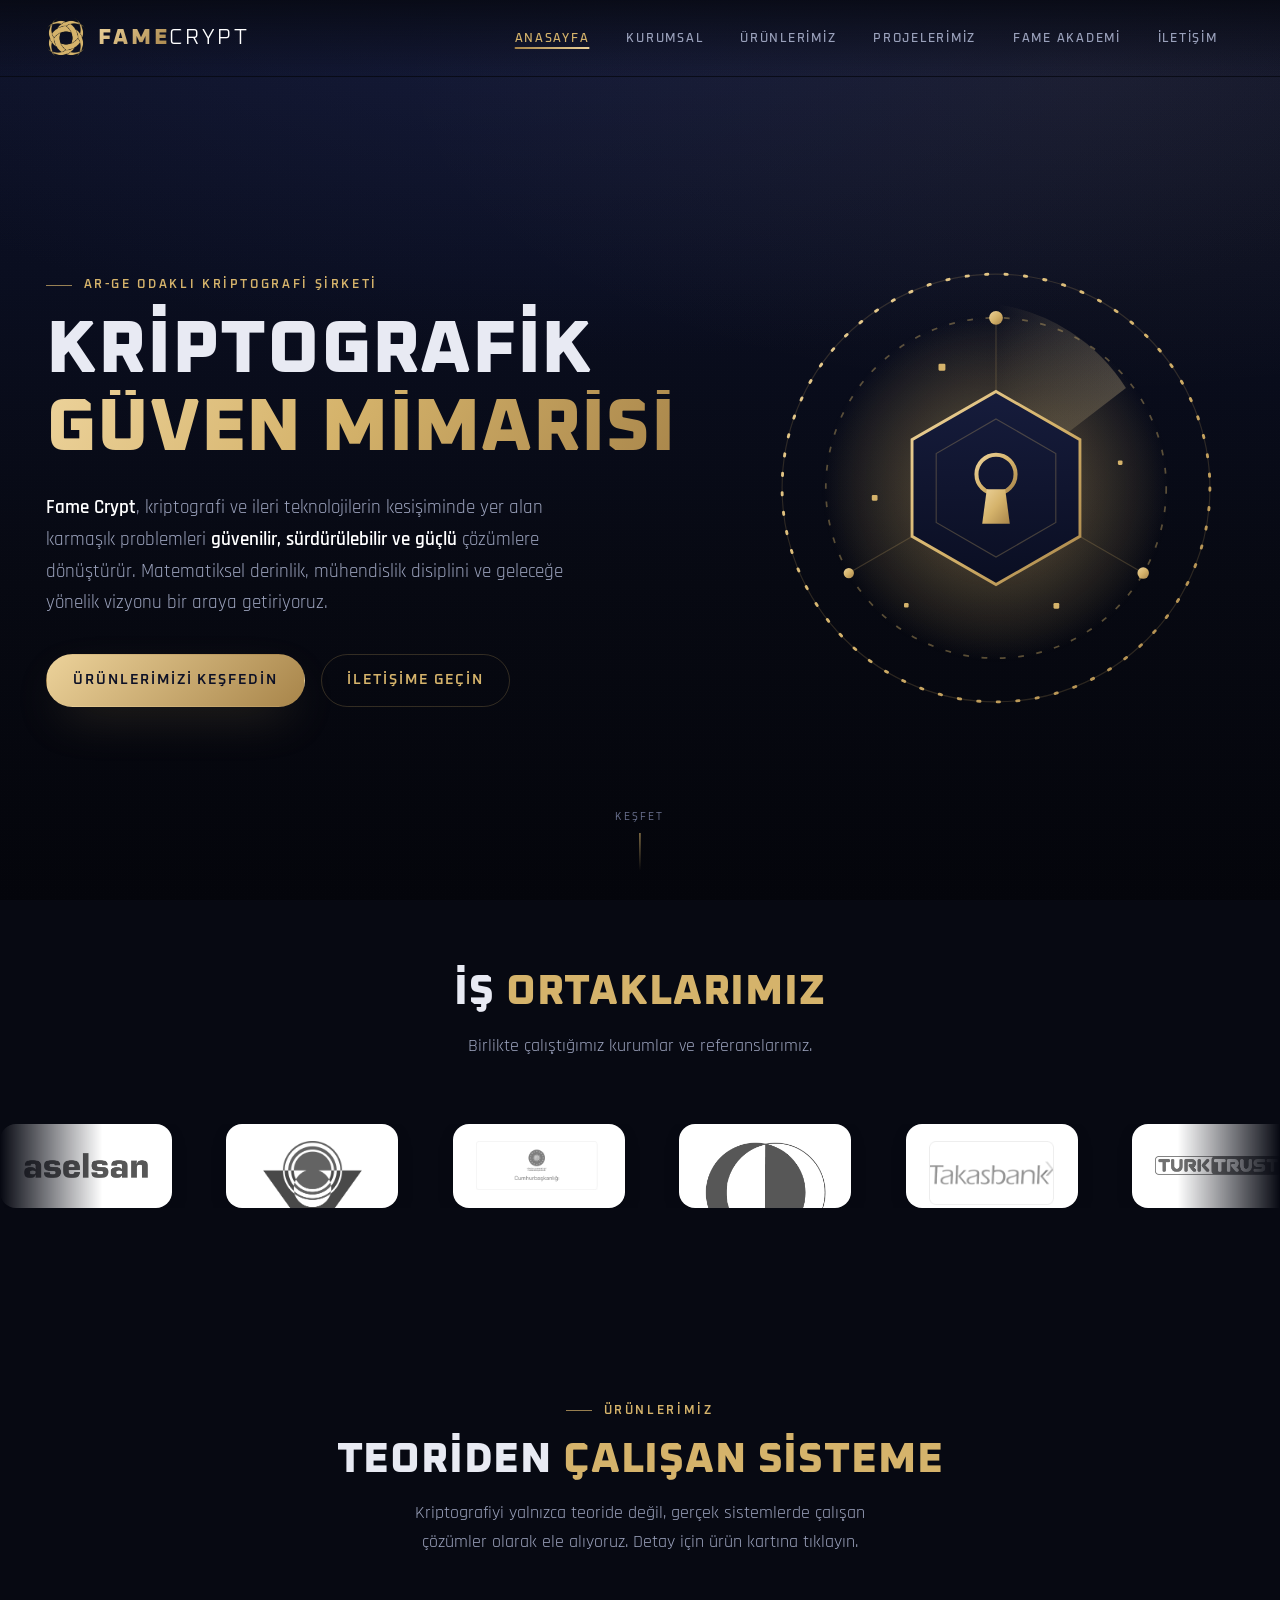
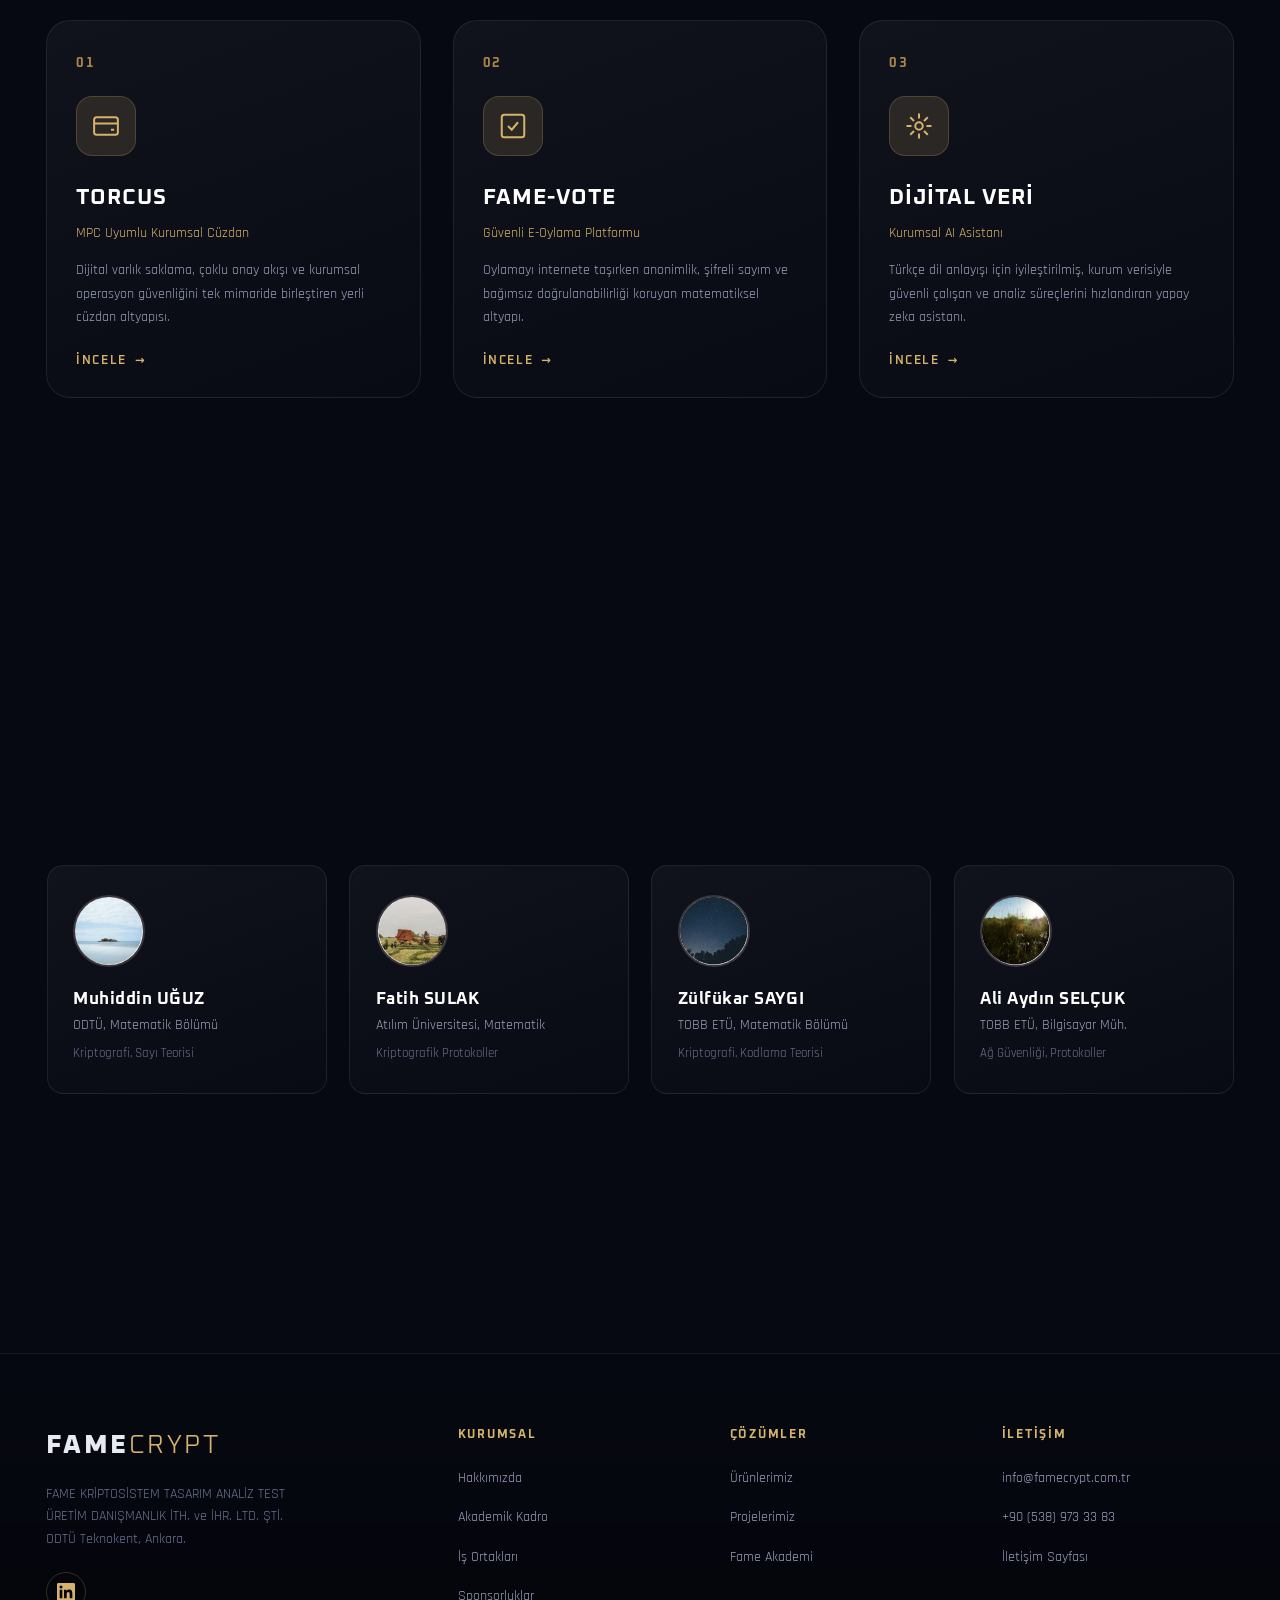
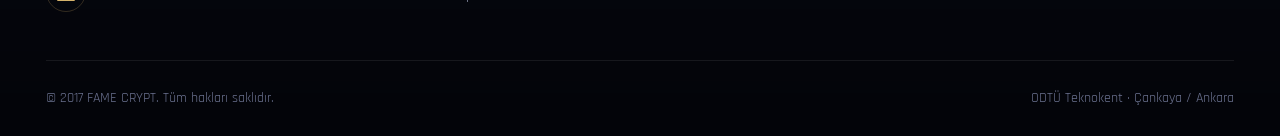
==== fame-cr-v2/index.html @ 84bfd104 "inits" ====
<!DOCTYPE html>
<html lang="tr">
  <head>
    <meta charset="UTF-8" />
    <meta name="viewport" content="width=device-width, initial-scale=1.0" />
    <title>FAME CRYPT — Kriptografik Mühendislik</title>
    <meta
      name="description"
      content="FameCrypt; kriptografi ve ileri teknolojilerin kesişimindeki karmaşık problemleri güvenilir, sürdürülebilir ve güçlü çözümlere dönüştüren AR-GE odaklı bir teknoloji şirketidir."
    />
    <link rel="icon" href="assets/images/brand/favicon.png" />
    <link rel="preconnect" href="https://fonts.googleapis.com" />
    <link rel="preconnect" href="https://fonts.gstatic.com" crossorigin />
    <link
      href="https://fonts.googleapis.com/css2?family=Oxanium:wght@400;500;600;700;800&family=Rajdhani:wght@400;500;600;700&display=swap"
      rel="stylesheet"
    />
    <link rel="stylesheet" href="styles/theme.css" />
    <link rel="stylesheet" href="styles/components.css" />
    <link rel="stylesheet" href="styles/pages.css" />
    <script>document.documentElement.classList.add("js");</script>
  </head>
  <body>
    <a class="skip-link" href="#main">İçeriğe geç</a>

    <!-- ============================ HEADER ============================ -->
    <header class="site-header">
      <div class="container">
        <nav class="nav" aria-label="Ana menü">
          <a class="brand" href="index.html" aria-label="FAME CRYPT ana sayfa">
            <img class="brand__mark" src="assets/images/brand/prism-mark.png" alt="" width="40" height="40" />
            <span class="brand__name"><span class="fame">FAME</span><span class="crypt">CRYPT</span></span>
          </a>
          <ul class="nav__menu" id="navMenu">
            <li><a class="nav__link" href="index.html" aria-current="page">Anasayfa</a></li>
            <li><a class="nav__link" href="kurumsal.html">Kurumsal</a></li>
            <li><a class="nav__link" href="urunler.html">Ürünlerimiz</a></li>
            <li><a class="nav__link" href="projeler.html">Projelerimiz</a></li>
            <li><a class="nav__link" href="akademi.html">Fame Akademi</a></li>
            <li><a class="nav__link" href="iletisim.html">İletişim</a></li>
          </ul>
          <button class="nav__toggle" aria-label="Menü" aria-expanded="false" aria-controls="navMenu">
            <span></span><span></span><span></span>
          </button>
        </nav>
      </div>
    </header>

    <main id="main">
      <!-- ============================= HERO ============================= -->
      <section class="hero" aria-labelledby="hero-title">
        <div class="container hero__grid">
          <div class="reveal">
            <p class="eyebrow">AR-GE ODAKLI KRİPTOGRAFİ ŞİRKETİ</p>
            <h1 class="hero__title" id="hero-title">
              <span class="line">Kriptografik</span>
              <span class="line gradient-text">Güven Mimarisi</span>
            </h1>
            <p class="hero__lead">
              <strong>Fame Crypt</strong>, kriptografi ve ileri teknolojilerin kesişiminde
              yer alan karmaşık problemleri <strong>güvenilir, sürdürülebilir ve güçlü</strong>
              çözümlere dönüştürür. Matematiksel derinlik, mühendislik disiplini ve
              geleceğe yönelik vizyonu bir araya getiriyoruz.
            </p>
            <div class="hero__actions">
              <a class="btn btn--primary" href="urunler.html">Ürünlerimizi Keşfedin</a>
              <a class="btn btn--ghost" href="iletisim.html">İletişime Geçin</a>
            </div>
          </div>

          <div class="hero__visual reveal" aria-hidden="true">
            <svg class="crypto-core" viewBox="0 0 400 400" role="img" aria-label="Kriptografik çekirdek görseli">
              <defs>
                <linearGradient id="cc-gold" x1="0" y1="0" x2="1" y2="1">
                  <stop offset="0" stop-color="#ecd29a" />
                  <stop offset="0.5" stop-color="#d5b36b" />
                  <stop offset="1" stop-color="#a8854a" />
                </linearGradient>
                <radialGradient id="cc-glow" cx="50%" cy="50%" r="50%">
                  <stop offset="0" stop-color="#d5b36b" stop-opacity="0.32" />
                  <stop offset="1" stop-color="#d5b36b" stop-opacity="0" />
                </radialGradient>
                <linearGradient id="cc-sweep" x1="0" y1="0" x2="1" y2="0">
                  <stop offset="0" stop-color="#ecd29a" stop-opacity="0" />
                  <stop offset="1" stop-color="#ecd29a" stop-opacity="0.5" />
                </linearGradient>
                <linearGradient id="cc-plate" x1="0" y1="0" x2="0" y2="1">
                  <stop offset="0" stop-color="#161c3c" />
                  <stop offset="1" stop-color="#0a0e22" />
                </linearGradient>
              </defs>

              <circle cx="200" cy="200" r="150" fill="url(#cc-glow)" />

              <!-- radar taraması -->
              <g class="cc-sweep">
                <path d="M200 200 L200 40 A160 160 0 0 1 313 113 Z" fill="url(#cc-sweep)" opacity="0.55" />
              </g>

              <!-- dış halka: tikler -->
              <g class="cc-ring-outer">
                <circle cx="200" cy="200" r="186" fill="none" stroke="#d5b36b" stroke-opacity="0.18" stroke-width="1" />
                <circle cx="200" cy="200" r="186" fill="none" stroke="url(#cc-gold)" stroke-width="2.5" stroke-dasharray="2 15" stroke-linecap="round" />
              </g>

              <!-- bağlantı çizgileri -->
              <g stroke="#d5b36b" stroke-opacity="0.22" stroke-width="1">
                <line x1="200" y1="200" x2="200" y2="52" />
                <line x1="200" y1="200" x2="328" y2="274" />
                <line x1="200" y1="200" x2="72" y2="274" />
              </g>

              <!-- orta kesik halka + yörüngedeki düğümler -->
              <g class="cc-ring-mid">
                <circle cx="200" cy="200" r="148" fill="none" stroke="#d5b36b" stroke-opacity="0.4" stroke-width="1.5" stroke-dasharray="5 11" />
                <circle class="cc-node" cx="200" cy="52" r="6" fill="url(#cc-gold)" />
                <circle class="cc-node" cx="328" cy="274" r="5" fill="url(#cc-gold)" />
                <circle class="cc-node" cx="72" cy="274" r="4.5" fill="url(#cc-gold)" />
              </g>

              <!-- altıgen kasa + anahtar deliği -->
              <g class="cc-hex">
                <polygon points="200,116 273,158 273,242 200,284 127,242 127,158" fill="url(#cc-plate)" stroke="url(#cc-gold)" stroke-width="2.5" />
                <polygon points="200,140 252,170 252,230 200,260 148,230 148,170" fill="none" stroke="#d5b36b" stroke-opacity="0.28" stroke-width="1" />
                <circle cx="200" cy="188" r="17" fill="none" stroke="url(#cc-gold)" stroke-width="3.5" />
                <path d="M192 201 L208 201 L212 231 L188 231 Z" fill="url(#cc-gold)" />
              </g>

              <!-- veri bitleri -->
              <g class="cc-bits" fill="#d5b36b">
                <rect x="150" y="92" width="6" height="6" rx="1" />
                <rect x="250" y="300" width="5" height="5" rx="1" style="animation-delay:.6s" />
                <rect x="306" y="176" width="4" height="4" rx="1" style="animation-delay:1.1s" />
                <rect x="92" y="206" width="5" height="5" rx="1" style="animation-delay:1.7s" />
                <rect x="120" y="300" width="4" height="4" rx="1" style="animation-delay:.3s" />
              </g>
            </svg>
          </div>
        </div>
        <span class="scroll-cue" aria-hidden="true">Keşfet</span>
      </section>

      <!-- ====================== İŞ ORTAKLARIMIZ ======================= -->
      <section class="section section--tight" aria-labelledby="partners-title">
        <div class="container section-head reveal">
          <h2 class="section-title" id="partners-title">İş <span class="accent">Ortaklarımız</span></h2>
          <p class="section-intro">Birlikte çalıştığımız kurumlar ve referanslarımız.</p>
        </div>
        <div class="marquee reveal" role="list" aria-label="İş ortakları">
          <div class="marquee__track">
            <div class="partner-logo" role="listitem"><img src="assets/images/partners/aselsan-logo.png" alt="ASELSAN" loading="lazy" /></div>
            <div class="partner-logo" role="listitem"><img src="assets/images/partners/tubitak-logo.png" alt="TÜBİTAK" loading="lazy" /></div>
            <div class="partner-logo" role="listitem"><img src="assets/images/partners/cumhurbaskanligi-logo.png" alt="Cumhurbaşkanlığı" loading="lazy" /></div>
            <div class="partner-logo" role="listitem"><img src="assets/images/partners/odtu-logo.png" alt="ODTÜ" loading="lazy" /></div>
            <div class="partner-logo" role="listitem"><img src="assets/images/partners/takasbank-logo.png" alt="Takasbank" loading="lazy" /></div>
            <div class="partner-logo" role="listitem"><img src="assets/images/partners/turktrust-logo.png" alt="TÜRKTRUST" loading="lazy" /></div>
            <div class="partner-logo" role="listitem"><img src="assets/images/partners/procenne-logo.png" alt="Procenne" loading="lazy" /></div>
            <div class="partner-logo" role="listitem"><img src="assets/images/partners/pavotek-logo.png" alt="Pavotek" loading="lazy" /></div>
            <div class="partner-logo" role="listitem"><img src="assets/images/partners/interprobe-logo.png" alt="Interprobe" loading="lazy" /></div>
            <div class="partner-logo" role="listitem"><img src="assets/images/partners/kairos-logo.png" alt="Kairos" loading="lazy" /></div>
            <div class="partner-logo" role="listitem"><img src="assets/images/partners/sdatam-logo.png" alt="SDATAM" loading="lazy" /></div>
            <div class="partner-logo" role="listitem"><img src="assets/images/partners/trk-technology-logo.png" alt="TRK Technology" loading="lazy" /></div>
            <div class="partner-logo" role="listitem"><img src="assets/images/partners/d7-logo.png" alt="D7" loading="lazy" /></div>
          </div>
        </div>
      </section>

      <!-- ======================= ÜRÜNLERİMİZ ========================= -->
      <section class="section" aria-labelledby="home-products-title">
        <div class="container">
          <div class="section-head reveal">
            <p class="eyebrow">ÜRÜNLERİMİZ</p>
            <h2 class="section-title" id="home-products-title">Teoriden <span class="accent">Çalışan Sisteme</span></h2>
            <p class="section-intro">
              Kriptografiyi yalnızca teoride değil, gerçek sistemlerde çalışan çözümler
              olarak ele alıyoruz. Detay için ürün kartına tıklayın.
            </p>
          </div>

          <div class="product-grid">
            <a class="product-card reveal" href="torcus.html">
              <span class="product-card__index">01</span>
              <span class="product-card__icon" aria-hidden="true">
                <svg viewBox="0 0 24 24" fill="none" stroke="currentColor" stroke-width="1.6"><rect x="2.5" y="5" width="19" height="14" rx="2"/><path d="M2.5 10h19M16 15h2.5"/></svg>
              </span>
              <h3 class="product-card__name">TORCUS</h3>
              <p class="product-card__tag">MPC Uyumlu Kurumsal Cüzdan</p>
              <p class="product-card__text">
                Dijital varlık saklama, çoklu onay akışı ve kurumsal operasyon
                güvenliğini tek mimaride birleştiren yerli cüzdan altyapısı.
              </p>
              <span class="product-card__cta">İncele <span aria-hidden="true">→</span></span>
            </a>

            <a class="product-card reveal" href="fame-vote.html">
              <span class="product-card__index">02</span>
              <span class="product-card__icon" aria-hidden="true">
                <svg viewBox="0 0 24 24" fill="none" stroke="currentColor" stroke-width="1.6"><rect x="3" y="3" width="18" height="18" rx="2"/><path d="m8 12 3 3 5-6"/></svg>
              </span>
              <h3 class="product-card__name">FAME-VOTE</h3>
              <p class="product-card__tag">Güvenli E-Oylama Platformu</p>
              <p class="product-card__text">
                Oylamayı internete taşırken anonimlik, şifreli sayım ve bağımsız
                doğrulanabilirliği koruyan matematiksel altyapı.
              </p>
              <span class="product-card__cta">İncele <span aria-hidden="true">→</span></span>
            </a>

            <a class="product-card reveal" href="dijital-veri.html">
              <span class="product-card__index">03</span>
              <span class="product-card__icon" aria-hidden="true">
                <svg viewBox="0 0 24 24" fill="none" stroke="currentColor" stroke-width="1.6"><circle cx="12" cy="12" r="3"/><path d="M12 2v4M12 18v4M2 12h4M18 12h4M5 5l3 3M16 16l3 3M19 5l-3 3M8 16l-3 3"/></svg>
              </span>
              <h3 class="product-card__name">DİJİTAL VERİ</h3>
              <p class="product-card__tag">Kurumsal AI Asistanı</p>
              <p class="product-card__text">
                Türkçe dil anlayışı için iyileştirilmiş, kurum verisiyle güvenli
                çalışan ve analiz süreçlerini hızlandıran yapay zeka asistanı.
              </p>
              <span class="product-card__cta">İncele <span aria-hidden="true">→</span></span>
            </a>
          </div>
        </div>
      </section>

      <!-- ======================= AKADEMİK KADRO ======================= -->
      <section class="section" aria-labelledby="home-team-title">
        <div class="container">
          <div class="section-head reveal">
            <p class="eyebrow">AKADEMİK KADRO</p>
            <h2 class="section-title" id="home-team-title">Arkasındaki <span class="accent">İsimler</span></h2>
            <p class="section-intro">
              Kriptografi ve matematik alanında akademik birikimini sahaya taşıyan ekip.
            </p>
          </div>

          <div class="team-rail reveal" role="list" aria-label="Akademik kadro">
            <article class="team-card" role="listitem">
              <div class="team-card__avatar"><img src="assets/images/team/muhiddin-uguz.png" alt="Muhiddin Uğuz" loading="lazy" /></div>
              <p class="team-card__name">Muhiddin UĞUZ</p>
              <p class="team-card__org">ODTÜ, Matematik Bölümü</p>
              <p class="team-card__field">Kriptografi, Sayı Teorisi</p>
            </article>
            <article class="team-card" role="listitem">
              <div class="team-card__avatar"><img src="assets/images/team/fatih-sulak.png" alt="Fatih Sulak" loading="lazy" /></div>
              <p class="team-card__name">Fatih SULAK</p>
              <p class="team-card__org">Atılım Üniversitesi, Matematik</p>
              <p class="team-card__field">Kriptografik Protokoller</p>
            </article>
            <article class="team-card" role="listitem">
              <div class="team-card__avatar"><img src="assets/images/team/zulfukar-saygi.png" alt="Zülfükar Saygı" loading="lazy" /></div>
              <p class="team-card__name">Zülfükar SAYGI</p>
              <p class="team-card__org">TOBB ETÜ, Matematik Bölümü</p>
              <p class="team-card__field">Kriptografi, Kodlama Teorisi</p>
            </article>
            <article class="team-card" role="listitem">
              <div class="team-card__avatar"><img src="assets/images/team/ali-aydin-selcuk.png" alt="Ali Aydın Selçuk" loading="lazy" /></div>
              <p class="team-card__name">Ali Aydın SELÇUK</p>
              <p class="team-card__org">TOBB ETÜ, Bilgisayar Müh.</p>
              <p class="team-card__field">Ağ Güvenliği, Protokoller</p>
            </article>
            <article class="team-card" role="listitem">
              <div class="team-card__avatar"><img src="assets/images/team/abdullah-talayhan.png" alt="Abdullah Talayhan" loading="lazy" /></div>
              <p class="team-card__name">Abdullah TALAYHAN</p>
              <p class="team-card__org">Bilkent Üniversitesi, Bilgisayar Müh.</p>
              <p class="team-card__field">Simetrik Kriptografi, Hash</p>
            </article>
            <article class="team-card" role="listitem">
              <div class="team-card__avatar"><img src="assets/images/team/melis-aslan.png" alt="Melis Aslan" loading="lazy" /></div>
              <p class="team-card__name">Melis ASLAN</p>
              <p class="team-card__org">ODTÜ, Matematik Bölümü</p>
              <p class="team-card__field">Eliptik Eğri Kriptografisi</p>
            </article>
            <article class="team-card" role="listitem">
              <div class="team-card__avatar"><img src="assets/images/team/ahmet-gunes.png" alt="Ahmet Güneş" loading="lazy" /></div>
              <p class="team-card__name">Ahmet GÜNEŞ</p>
              <p class="team-card__org">İTÜ, Mühendislik</p>
              <p class="team-card__field">Kriptografik Donanım, Yan Kanal</p>
            </article>
          </div>
        </div>
      </section>
    </main>

    <!-- ============================ FOOTER ============================ -->
    <footer class="site-footer">
      <div class="container">
        <div class="footer__grid">
          <div class="footer__col">
            <p class="footer__brand-name"><span>FAME</span><span class="crypt">CRYPT</span></p>
            <p class="footer__desc">
              FAME KRİPTOSİSTEM TASARIM ANALİZ TEST ÜRETİM DANIŞMANLIK İTH. ve İHR. LTD. ŞTİ.
              ODTÜ Teknokent, Ankara.
            </p>
            <div class="footer__social">
              <a href="https://tr.linkedin.com/company/famecrypt" target="_blank" rel="noopener noreferrer" aria-label="LinkedIn">
                <svg viewBox="0 0 24 24" width="18" height="18" fill="currentColor"><path d="M20.45 20.45h-3.55v-5.57c0-1.33-.03-3.04-1.85-3.04-1.86 0-2.14 1.45-2.14 2.94v5.67H9.35V9h3.41v1.56h.05c.48-.9 1.64-1.85 3.37-1.85 3.6 0 4.27 2.37 4.27 5.46v6.28zM5.34 7.43a2.06 2.06 0 1 1 0-4.12 2.06 2.06 0 0 1 0 4.12zM7.12 20.45H3.56V9h3.56v11.45zM22.22 0H1.77C.8 0 0 .77 0 1.73v20.54C0 23.22.8 24 1.77 24h20.45c.98 0 1.78-.78 1.78-1.73V1.73C24 .77 23.2 0 22.22 0z"/></svg>
              </a>
            </div>
          </div>
          <div class="footer__col">
            <h4>Kurumsal</h4>
            <ul>
              <li><a href="kurumsal.html">Hakkımızda</a></li>
              <li><a href="kurumsal.html#akademi">Akademik Kadro</a></li>
              <li><a href="kurumsal.html#ortaklar">İş Ortakları</a></li>
              <li><a href="kurumsal.html#sponsorluklar">Sponsorluklar</a></li>
            </ul>
          </div>
          <div class="footer__col">
            <h4>Çözümler</h4>
            <ul>
              <li><a href="urunler.html">Ürünlerimiz</a></li>
              <li><a href="projeler.html">Projelerimiz</a></li>
              <li><a href="akademi.html">Fame Akademi</a></li>
            </ul>
          </div>
          <div class="footer__col">
            <h4>İletişim</h4>
            <ul>
              <li><a href="mailto:info@famecrypt.com.tr">info@famecrypt.com.tr</a></li>
              <li><a href="tel:+905389733383">+90 (538) 973 33 83</a></li>
              <li><a href="iletisim.html">İletişim Sayfası</a></li>
            </ul>
          </div>
        </div>
        <div class="footer__bottom">
          <span>© 2017 FAME CRYPT. Tüm hakları saklıdır.</span>
          <span>ODTÜ Teknokent · Çankaya / Ankara</span>
        </div>
      </div>
    </footer>

    <script src="scripts/main.js"></script>
  </body>
</html>
---- fame-cr-v2/styles/theme.css ----
/* ==========================================================================
   FAME CRYPT — Tema (tasarım sistemi)
   Palet: #0D1126 lacivert · #FFFFFF beyaz · #D5B36B altın
   Çoğunlukla koyu; lacivertten siyaha ombre geçiş.
   ========================================================================== */

:root {
  /* --- Renkler ---------------------------------------------------------- */
  --navy: #0d1126;
  --navy-2: #0a0e20;
  --navy-3: #11152e;
  --black: #04050b;
  --ink: #070912;

  --gold: #d5b36b;
  --gold-bright: #ecd29a;
  --gold-deep: #a8854a;
  --gold-soft: rgba(213, 179, 107, 0.14);
  --gold-line: rgba(213, 179, 107, 0.22);

  --white: #ffffff;
  --text: #e8eaf3;
  --text-dim: #9aa1bb;
  --text-faint: #6b7290;

  --surface: rgba(255, 255, 255, 0.025);
  --surface-2: rgba(255, 255, 255, 0.045);
  --line: rgba(255, 255, 255, 0.08);

  /* --- Tipografi -------------------------------------------------------- */
  --font-display: "Oxanium", "Rajdhani", system-ui, sans-serif;
  --font-body: "Rajdhani", system-ui, -apple-system, "Segoe UI", sans-serif;

  --text-hero: clamp(2.4rem, 1.3rem + 4.4vw, 4.6rem);
  --text-h1: clamp(2rem, 1.2rem + 3.2vw, 3.4rem);
  --text-h2: clamp(1.6rem, 1.1rem + 2.2vw, 2.6rem);
  --text-h3: clamp(1.1rem, 0.95rem + 0.6vw, 1.4rem);
  --text-base: clamp(1rem, 0.96rem + 0.18vw, 1.1rem);
  --text-sm: 0.875rem;
  --text-xs: 0.75rem;

  --tracking-wide: 0.14em;
  --tracking-wider: 0.22em;
  --leading: 1.65;

  /* --- Boşluk / şekil --------------------------------------------------- */
  --container: 1280px;
  --pad-x: clamp(1.2rem, 0.5rem + 3vw, 3rem);
  --section-y: clamp(4rem, 2.5rem + 6vw, 8rem);

  --radius-sm: 10px;
  --radius: 16px;
  --radius-lg: 24px;
  --radius-pill: 999px;

  --shadow: 0 24px 60px -20px rgba(0, 0, 0, 0.75);
  --shadow-gold: 0 18px 50px -16px rgba(213, 179, 107, 0.28);

  /* --- Hareket ---------------------------------------------------------- */
  --dur-fast: 160ms;
  --dur: 320ms;
  --dur-slow: 600ms;
  --ease: cubic-bezier(0.16, 1, 0.3, 1);
  --marquee: 42s;
}

/* --------------------------------------------------------------------------
   Reset / temel
   -------------------------------------------------------------------------- */
*,
*::before,
*::after {
  box-sizing: border-box;
  margin: 0;
  padding: 0;
}

html {
  scroll-behavior: smooth;
  -webkit-text-size-adjust: 100%;
}

body {
  font-family: var(--font-body);
  font-size: var(--text-base);
  line-height: var(--leading);
  color: var(--text);
  background: var(--ink);
  overflow-x: hidden;
  position: relative;
  min-height: 100vh;
  -webkit-font-smoothing: antialiased;
}

/* Lacivert → siyah ombre zemin + ince ışıltı */
body::before {
  content: "";
  position: fixed;
  inset: 0;
  z-index: -2;
  background:
    radial-gradient(140% 90% at 50% -10%, rgba(33, 41, 84, 0.55) 0%, transparent 55%),
    radial-gradient(120% 80% at 85% 8%, rgba(213, 179, 107, 0.07) 0%, transparent 45%),
    linear-gradient(180deg, var(--navy) 0%, var(--navy-2) 30%, var(--ink) 65%, var(--black) 100%);
}

/* Çok hafif noise/atmosfer */
body::after {
  content: "";
  position: fixed;
  inset: 0;
  z-index: -1;
  pointer-events: none;
  background-image: radial-gradient(rgba(255, 255, 255, 0.02) 1px, transparent 1px);
  background-size: 3px 3px;
  opacity: 0.5;
}

img {
  max-width: 100%;
  display: block;
}

a {
  color: inherit;
  text-decoration: none;
}

ul {
  list-style: none;
}

:focus-visible {
  outline: 2px solid var(--gold);
  outline-offset: 3px;
  border-radius: 4px;
}

::selection {
  background: var(--gold);
  color: var(--navy);
}

/* --------------------------------------------------------------------------
   Tipografi yardımcıları
   -------------------------------------------------------------------------- */
.font-display { font-family: var(--font-display); }

.eyebrow {
  display: inline-block;
  font-family: var(--font-display);
  font-size: var(--text-xs);
  font-weight: 600;
  letter-spacing: var(--tracking-wider);
  text-transform: uppercase;
  color: var(--gold);
  margin-bottom: 1rem;
}

.eyebrow::before {
  content: "";
  display: inline-block;
  width: 26px;
  height: 1px;
  background: var(--gold);
  vertical-align: middle;
  margin-right: 0.7rem;
  opacity: 0.7;
}

.section-title {
  font-family: var(--font-display);
  font-size: var(--text-h2);
  font-weight: 800;
  line-height: 1.1;
  letter-spacing: 0.02em;
  text-transform: uppercase;
}

.section-title .accent,
.gold-text {
  color: var(--gold);
}

.gradient-text {
  background: linear-gradient(120deg, var(--gold-bright), var(--gold) 45%, var(--gold-deep));
  -webkit-background-clip: text;
  background-clip: text;
  -webkit-text-fill-color: transparent;
}

.section-intro {
  max-width: 56ch;
  color: var(--text-dim);
  font-size: var(--text-base);
}

.section-head {
  text-align: center;
  margin-bottom: clamp(2.5rem, 1.5rem + 3vw, 4.5rem);
}

.section-head .section-intro {
  margin: 1rem auto 0;
}

/* Altın ince çizgi (prizma sweep) */
.prism-line {
  width: 100%;
  height: 2px;
  position: relative;
  overflow: hidden;
  background: var(--line);
  border-radius: 2px;
}

.prism-line::before {
  content: "";
  position: absolute;
  inset: 0;
  left: -100%;
  background: linear-gradient(90deg, transparent, var(--gold-deep) 30%, var(--gold-bright) 50%, var(--gold-deep) 70%, transparent);
  animation: prism-sweep 4.5s var(--ease) infinite;
}

@keyframes prism-sweep {
  to { left: 100%; }
}

/* --------------------------------------------------------------------------
   Düzen
   -------------------------------------------------------------------------- */
.container {
  width: 100%;
  max-width: var(--container);
  margin-inline: auto;
  padding-inline: var(--pad-x);
}

.section {
  padding-block: var(--section-y);
  position: relative;
}

.section--tight { padding-block: clamp(3rem, 2rem + 3vw, 5rem); }

/* --------------------------------------------------------------------------
   Butonlar
   -------------------------------------------------------------------------- */
.btn {
  --btn-bg: var(--gold);
  --btn-fg: var(--navy);
  display: inline-flex;
  align-items: center;
  gap: 0.6rem;
  font-family: var(--font-display);
  font-size: var(--text-sm);
  font-weight: 600;
  letter-spacing: var(--tracking-wide);
  text-transform: uppercase;
  padding: 0.85rem 1.6rem;
  border-radius: var(--radius-pill);
  border: 1px solid transparent;
  cursor: pointer;
  transition: transform var(--dur) var(--ease), box-shadow var(--dur) var(--ease),
    background var(--dur) var(--ease), color var(--dur) var(--ease);
}

.btn--primary {
  background: linear-gradient(135deg, var(--gold-bright), var(--gold-deep));
  color: var(--navy);
  box-shadow: var(--shadow-gold);
}

.btn--primary:hover {
  transform: translateY(-3px);
  box-shadow: 0 26px 60px -18px rgba(213, 179, 107, 0.5);
}

.btn--ghost {
  background: transparent;
  color: var(--gold);
  border-color: var(--gold-line);
}

.btn--ghost:hover {
  background: var(--gold-soft);
  border-color: var(--gold);
  transform: translateY(-3px);
}

/* --------------------------------------------------------------------------
   Üst banner / navigasyon
   -------------------------------------------------------------------------- */
.site-header {
  position: fixed;
  inset: 0 0 auto 0;
  z-index: 1000;
  transition: background var(--dur) var(--ease), box-shadow var(--dur) var(--ease),
    border-color var(--dur) var(--ease);
  background: linear-gradient(180deg, rgba(7, 9, 18, 0.85) 0%, rgba(7, 9, 18, 0) 100%);
  border-bottom: 1px solid transparent;
}

.site-header.is-scrolled {
  background: rgba(7, 9, 18, 0.92);
  backdrop-filter: blur(18px);
  border-bottom-color: var(--line);
  box-shadow: 0 14px 40px -22px rgba(0, 0, 0, 0.9);
}

.nav {
  display: flex;
  align-items: center;
  justify-content: space-between;
  gap: 1.5rem;
  height: 76px;
}

.brand {
  display: flex;
  align-items: center;
  gap: 0.7rem;
  flex-shrink: 0;
}

.brand__mark {
  width: 40px;
  height: 40px;
  border-radius: 9px;
  object-fit: cover;
  transition: transform var(--dur) var(--ease), filter var(--dur) var(--ease);
}

.brand:hover .brand__mark {
  transform: scale(1.08) rotate(-3deg);
  filter: drop-shadow(0 0 12px rgba(213, 179, 107, 0.45));
}

.brand__name {
  font-family: var(--font-display);
  font-size: 1.4rem;
  font-weight: 800;
  letter-spacing: 0.12em;
  line-height: 1;
}

.brand__name .fame {
  background: linear-gradient(135deg, var(--gold-bright), var(--gold-deep));
  -webkit-background-clip: text;
  background-clip: text;
  -webkit-text-fill-color: transparent;
}

.brand__name .crypt {
  color: var(--white);
  font-weight: 300;
}

.nav__menu {
  display: flex;
  align-items: center;
  gap: 0.3rem;
}

.nav__link {
  position: relative;
  font-family: var(--font-display);
  font-size: 0.78rem;
  font-weight: 500;
  letter-spacing: var(--tracking-wide);
  text-transform: uppercase;
  color: var(--text-dim);
  padding: 0.7rem 1rem;
  transition: color var(--dur) var(--ease);
}

.nav__link::after {
  content: "";
  position: absolute;
  left: 50%;
  bottom: 0.45rem;
  transform: translateX(-50%);
  width: 0;
  height: 2px;
  border-radius: 2px;
  background: linear-gradient(90deg, var(--gold-deep), var(--gold-bright));
  transition: width var(--dur) var(--ease);
}

.nav__link:hover,
.nav__link[aria-current="page"] {
  color: var(--white);
}

.nav__link:hover::after,
.nav__link[aria-current="page"]::after {
  width: 70%;
}

.nav__link[aria-current="page"] {
  color: var(--gold);
}

.nav__toggle {
  display: none;
  flex-direction: column;
  gap: 5px;
  background: none;
  border: 0;
  cursor: pointer;
  padding: 8px;
}

.nav__toggle span {
  width: 26px;
  height: 2px;
  border-radius: 2px;
  background: var(--gold);
  transition: transform var(--dur) var(--ease), opacity var(--dur) var(--ease);
}

.nav__toggle[aria-expanded="true"] span:nth-child(1) { transform: translateY(7px) rotate(45deg); }
.nav__toggle[aria-expanded="true"] span:nth-child(2) { opacity: 0; }
.nav__toggle[aria-expanded="true"] span:nth-child(3) { transform: translateY(-7px) rotate(-45deg); }

@media (max-width: 940px) {
  .nav__toggle { display: flex; }

  .nav__menu {
    position: fixed;
    inset: 76px 0 auto 0;
    flex-direction: column;
    align-items: stretch;
    gap: 0;
    padding: 1rem var(--pad-x) 2rem;
    background: rgba(7, 9, 18, 0.98);
    backdrop-filter: blur(20px);
    border-bottom: 1px solid var(--line);
    transform: translateY(-120%);
    transition: transform var(--dur) var(--ease);
  }

  .nav__menu.is-open { transform: translateY(0); }

  .nav__link {
    padding: 1rem 0.4rem;
    border-bottom: 1px solid var(--line);
    font-size: 0.9rem;
  }

  .nav__link::after { display: none; }
}

/* --------------------------------------------------------------------------
   Footer
   -------------------------------------------------------------------------- */
.site-footer {
  position: relative;
  margin-top: var(--section-y);
  padding-top: clamp(3rem, 2rem + 3vw, 5rem);
  border-top: 1px solid var(--line);
  background: linear-gradient(180deg, transparent, rgba(0, 0, 0, 0.5));
}

.footer__grid {
  display: grid;
  grid-template-columns: 1.6fr repeat(3, 1fr);
  gap: 2.5rem;
  padding-bottom: 3rem;
}

.footer__brand-name {
  font-family: var(--font-display);
  font-size: 1.6rem;
  font-weight: 800;
  letter-spacing: 0.1em;
  margin-bottom: 1rem;
}

.footer__brand-name .crypt { color: var(--gold); font-weight: 300; }

.footer__desc {
  color: var(--text-faint);
  font-size: var(--text-sm);
  max-width: 38ch;
  line-height: 1.6;
}

.footer__col h4 {
  font-family: var(--font-display);
  font-size: 0.78rem;
  letter-spacing: var(--tracking-wide);
  text-transform: uppercase;
  color: var(--gold);
  margin-bottom: 1.1rem;
}

.footer__col ul { display: grid; gap: 0.65rem; }

.footer__col a {
  color: var(--text-dim);
  font-size: var(--text-sm);
  transition: color var(--dur) var(--ease), padding-left var(--dur) var(--ease);
}

.footer__col a:hover {
  color: var(--white);
  padding-left: 4px;
}

.footer__bottom {
  display: flex;
  flex-wrap: wrap;
  align-items: center;
  justify-content: space-between;
  gap: 1rem;
  padding-block: 1.6rem;
  border-top: 1px solid var(--line);
  color: var(--text-faint);
  font-size: var(--text-sm);
}

.footer__social {
  display: flex;
  gap: 0.6rem;
  margin-top: 1.4rem;
}

.footer__social a {
  display: grid;
  place-items: center;
  width: 40px;
  height: 40px;
  border-radius: 50%;
  border: 1px solid var(--gold-line);
  color: var(--gold);
  transition: background var(--dur) var(--ease), transform var(--dur) var(--ease);
}

.footer__social a:hover {
  background: var(--gold-soft);
  transform: translateY(-3px);
}

@media (max-width: 800px) {
  .footer__grid { grid-template-columns: 1fr 1fr; gap: 2rem; }
}

@media (max-width: 520px) {
  .footer__grid { grid-template-columns: 1fr; }
}

/* --------------------------------------------------------------------------
   Reveal-on-scroll
   -------------------------------------------------------------------------- */
/* Yalnızca JS varken gizle (JS yoksa içerik görünür kalır) */
.js .reveal {
  opacity: 0;
  transform: translateY(28px);
  transition: opacity var(--dur-slow) var(--ease), transform var(--dur-slow) var(--ease);
}

.reveal.is-visible {
  opacity: 1;
  transform: none;
}

@media (prefers-reduced-motion: reduce) {
  *,
  *::before,
  *::after {
    animation-duration: 0.001ms !important;
    animation-iteration-count: 1 !important;
    transition-duration: 0.001ms !important;
    scroll-behavior: auto !important;
  }
  .reveal { opacity: 1; transform: none; }
}

/* Skip link */
.skip-link {
  position: absolute;
  left: -999px;
  top: 0;
  z-index: 2000;
  background: var(--gold);
  color: var(--navy);
  padding: 0.6rem 1rem;
  font-weight: 600;
  border-radius: 0 0 8px 0;
}

.skip-link:focus { left: 0; }
---- fame-cr-v2/styles/components.css ----
/* ==========================================================================
   FAME CRYPT — Bileşenler
   Hero · İş Ortakları slider · Ürün kartları · Akademik kadro
   Zaman tüneli · Müfredat · Sponsorlar · İletişim · Projeler
   ========================================================================== */

/* --------------------------------------------------------------------------
   1. HERO (karşılama)
   -------------------------------------------------------------------------- */
.hero {
  position: relative;
  min-height: 100vh;
  display: flex;
  align-items: center;
  padding-top: 76px;
  overflow: hidden;
}

.hero__grid {
  display: grid;
  grid-template-columns: 1.15fr 0.85fr;
  align-items: center;
  gap: clamp(2rem, 1rem + 4vw, 5rem);
  width: 100%;
}

.hero__title {
  font-family: var(--font-display);
  font-size: var(--text-hero);
  font-weight: 800;
  line-height: 1.05;
  letter-spacing: 0.01em;
  text-transform: uppercase;
  margin-bottom: 1.6rem;
}

.hero__title .line { display: block; }

.hero__lead {
  max-width: 54ch;
  color: var(--text-dim);
  font-size: clamp(1rem, 0.95rem + 0.4vw, 1.2rem);
  margin-bottom: 2.2rem;
}

.hero__lead strong { color: var(--white); font-weight: 600; }

.hero__actions {
  display: flex;
  flex-wrap: wrap;
  gap: 1rem;
}

/* Arka planı temizlenmiş görsel + altın hâle */
.hero__visual {
  position: relative;
  display: grid;
  place-items: center;
  aspect-ratio: 1;
}

.hero__visual::before {
  content: "";
  position: absolute;
  inset: 8%;
  border-radius: 50%;
  background: radial-gradient(circle, rgba(213, 179, 107, 0.22) 0%, transparent 62%);
  animation: pulse-glow 5s var(--ease) infinite;
}

.hero__visual img {
  position: relative;
  width: min(74%, 360px);
  filter: drop-shadow(0 30px 60px rgba(0, 0, 0, 0.6));
  animation: float-y 6s ease-in-out infinite;
}

/* Yörünge halkaları */
.hero__ring {
  position: absolute;
  inset: 0;
  border: 1px solid var(--gold-line);
  border-radius: 50%;
  animation: spin 28s linear infinite;
}

.hero__ring--2 { inset: 12%; border-style: dashed; opacity: 0.6; animation-duration: 20s; animation-direction: reverse; }
.hero__ring--3 { inset: 24%; opacity: 0.35; animation-duration: 36s; }

/* Özgün kriptografik çekirdek (kod ile, SVG) */
.crypto-core {
  position: relative;
  width: min(100%, 460px);
  height: auto;
  overflow: visible;
  animation: float-y 7s ease-in-out infinite;
}

.crypto-core [class^="cc-ring"],
.crypto-core .cc-sweep,
.crypto-core .cc-hex {
  transform-box: view-box;
  transform-origin: 200px 200px;
}

.cc-ring-outer { animation: spin 46s linear infinite; }
.cc-ring-mid { animation: spin 30s linear infinite reverse; }
.cc-sweep { animation: spin 7s linear infinite; }
.cc-hex { animation: hex-glow 5s var(--ease) infinite; }
.cc-node { animation: node-pulse 2.6s ease-in-out infinite; }
.cc-node:nth-of-type(2) { animation-delay: 0.8s; }
.cc-node:nth-of-type(3) { animation-delay: 1.5s; }
.cc-bits rect { animation: bit-blink 3s ease-in-out infinite; }

@keyframes hex-glow {
  0%, 100% { filter: drop-shadow(0 0 8px rgba(213, 179, 107, 0.3)); }
  50% { filter: drop-shadow(0 0 20px rgba(213, 179, 107, 0.6)); }
}

@keyframes node-pulse {
  0%, 100% { opacity: 0.45; }
  50% { opacity: 1; }
}

@keyframes bit-blink {
  0%, 100% { opacity: 0.15; }
  50% { opacity: 0.85; }
}

@keyframes pulse-glow {
  0%, 100% { transform: scale(1); opacity: 0.8; }
  50% { transform: scale(1.12); opacity: 1; }
}

@keyframes float-y {
  0%, 100% { transform: translateY(0); }
  50% { transform: translateY(-14px); }
}

@keyframes spin {
  to { transform: rotate(360deg); }
}

.scroll-cue {
  position: absolute;
  bottom: 1.8rem;
  left: 50%;
  transform: translateX(-50%);
  display: grid;
  justify-items: center;
  gap: 0.5rem;
  color: var(--text-faint);
  font-family: var(--font-display);
  font-size: 0.62rem;
  letter-spacing: var(--tracking-wider);
  text-transform: uppercase;
}

.scroll-cue::after {
  content: "";
  width: 1px;
  height: 38px;
  background: linear-gradient(var(--gold), transparent);
  animation: cue 2s ease-in-out infinite;
}

@keyframes cue {
  0%, 100% { transform: scaleY(0.4); opacity: 0.3; transform-origin: top; }
  50% { transform: scaleY(1); opacity: 1; transform-origin: top; }
}

@media (max-width: 860px) {
  .hero__grid { grid-template-columns: 1fr; text-align: center; }
  .hero__lead { margin-inline: auto; }
  .hero__actions { justify-content: center; }
  .hero__visual { order: -1; max-width: 360px; margin-inline: auto; }
  .scroll-cue { display: none; }
}

/* --------------------------------------------------------------------------
   2. İŞ ORTAKLARIMIZ — siyah-beyaz logo slider (hover'da renkli + büyür)
   -------------------------------------------------------------------------- */
.marquee {
  position: relative;
  overflow: hidden;
  -webkit-mask-image: linear-gradient(90deg, transparent, #000 8%, #000 92%, transparent);
  mask-image: linear-gradient(90deg, transparent, #000 8%, #000 92%, transparent);
}

.marquee__track {
  display: flex;
  gap: clamp(2rem, 1rem + 3vw, 4.5rem);
  width: max-content;
  animation: marquee var(--marquee) linear infinite;
}

.marquee:hover .marquee__track { animation-play-state: paused; }

@keyframes marquee {
  to { transform: translateX(-50%); }
}

/* Beyaz kart üzerinde logo: her renk logosu okunur kalır.
   Anasayfa = gri (hover'da renkli), Kurumsal = renkli (hover'da büyür). */
.partner-logo {
  flex-shrink: 0;
  display: grid;
  place-items: center;
  height: 84px;
  width: 172px;
  padding: 1rem 1.4rem;
  background: #fff;
  border-radius: var(--radius);
  border: 1px solid rgba(255, 255, 255, 0.12);
  box-shadow: 0 8px 22px -12px rgba(0, 0, 0, 0.6);
  transition: transform var(--dur) var(--ease), box-shadow var(--dur) var(--ease);
}

.partner-logo img {
  max-height: 100%;
  max-width: 100%;
  object-fit: contain;
  filter: grayscale(1);
  opacity: 0.78;
  transition: filter var(--dur) var(--ease), opacity var(--dur) var(--ease),
    transform var(--dur) var(--ease);
}

.partner-logo:hover {
  transform: translateY(-5px);
  box-shadow: var(--shadow-gold);
}

.partner-logo:hover img {
  filter: none;
  opacity: 1;
  transform: scale(1.08);
}

/* Renkli büyük ikon varyantı (Kurumsal sayfası) — başından renkli */
.marquee--color .partner-logo {
  height: 110px;
  width: 210px;
  padding: 1.3rem 1.7rem;
}

.marquee--color .partner-logo img {
  filter: none;
  opacity: 1;
}

.marquee--color .partner-logo:hover {
  transform: translateY(-7px) scale(1.05);
}

.marquee--color .partner-logo:hover img {
  transform: scale(1.1);
}

/* --------------------------------------------------------------------------
   3. ÜRÜNLERİMİZ — ürün kartları
   -------------------------------------------------------------------------- */
.product-grid {
  display: grid;
  grid-template-columns: repeat(3, 1fr);
  gap: clamp(1.2rem, 0.6rem + 2vw, 2rem);
}

.product-card {
  position: relative;
  display: flex;
  flex-direction: column;
  padding: 2rem 1.8rem 1.7rem;
  border: 1px solid var(--line);
  border-radius: var(--radius-lg);
  background: linear-gradient(160deg, var(--surface-2), rgba(255, 255, 255, 0.01));
  overflow: hidden;
  transition: transform var(--dur) var(--ease), border-color var(--dur) var(--ease),
    box-shadow var(--dur) var(--ease);
}

.product-card::before {
  content: "";
  position: absolute;
  inset: 0 0 auto 0;
  height: 3px;
  background: linear-gradient(90deg, var(--gold-deep), var(--gold-bright), var(--gold-deep));
  transform: scaleX(0);
  transform-origin: left;
  transition: transform var(--dur-slow) var(--ease);
}

.product-card:hover {
  transform: translateY(-10px);
  border-color: var(--gold-line);
  box-shadow: var(--shadow-gold);
}

.product-card:hover::before { transform: scaleX(1); }

.product-card__index {
  font-family: var(--font-display);
  font-size: 0.8rem;
  font-weight: 700;
  letter-spacing: var(--tracking-wide);
  color: var(--gold-deep);
}

.product-card__icon {
  width: 60px;
  height: 60px;
  margin: 1.4rem 0 1.5rem;
  display: grid;
  place-items: center;
  border-radius: 16px;
  background: var(--gold-soft);
  border: 1px solid var(--gold-line);
  color: var(--gold);
}

.product-card__icon svg { width: 30px; height: 30px; }

.product-card__name {
  font-family: var(--font-display);
  font-size: var(--text-h3);
  font-weight: 700;
  letter-spacing: 0.04em;
  text-transform: uppercase;
  color: var(--white);
  margin-bottom: 0.3rem;
}

.product-card__tag {
  font-size: var(--text-sm);
  color: var(--gold);
  margin-bottom: 0.9rem;
}

.product-card__text {
  color: var(--text-dim);
  font-size: var(--text-sm);
  flex: 1;
  margin-bottom: 1.4rem;
}

.product-card__cta {
  display: inline-flex;
  align-items: center;
  gap: 0.5rem;
  font-family: var(--font-display);
  font-size: 0.72rem;
  font-weight: 600;
  letter-spacing: var(--tracking-wide);
  text-transform: uppercase;
  color: var(--gold);
}

.product-card__cta span {
  transition: transform var(--dur) var(--ease);
}

.product-card:hover .product-card__cta span { transform: translateX(5px); }

@media (max-width: 820px) {
  .product-grid { grid-template-columns: 1fr; max-width: 460px; margin-inline: auto; }
}

/* --------------------------------------------------------------------------
   4. AKADEMİK KADRO — kişi kartı slider (anasayfa) + büyük (kurumsal)
   -------------------------------------------------------------------------- */
.team-rail {
  display: flex;
  gap: 1.4rem;
  overflow-x: auto;
  padding: 0.5rem 0.2rem 1.6rem;
  scroll-snap-type: x mandatory;
  scrollbar-width: thin;
  scrollbar-color: var(--gold-deep) transparent;
}

.team-rail::-webkit-scrollbar { height: 6px; }
.team-rail::-webkit-scrollbar-thumb { background: var(--gold-deep); border-radius: 3px; }

.team-card {
  scroll-snap-align: start;
  flex: 0 0 auto;
  width: 280px;
  display: flex;
  flex-direction: column;
  padding: 1.8rem 1.6rem;
  border: 1px solid var(--line);
  border-radius: var(--radius);
  background: linear-gradient(160deg, var(--surface-2), rgba(255, 255, 255, 0.01));
  transition: transform var(--dur) var(--ease), border-color var(--dur) var(--ease),
    box-shadow var(--dur) var(--ease);
}

.team-card:hover {
  transform: translateY(-6px);
  border-color: var(--gold-line);
  box-shadow: var(--shadow);
}

.team-card__avatar {
  width: 72px;
  height: 72px;
  border-radius: 50%;
  overflow: hidden;
  margin-bottom: 1.2rem;
  border: 2px solid var(--gold-line);
  background: var(--navy-3);
}

.team-card__avatar img { width: 100%; height: 100%; object-fit: cover; }

.team-card__name {
  font-family: var(--font-display);
  font-size: 1.05rem;
  font-weight: 700;
  color: var(--white);
  letter-spacing: 0.03em;
}

.team-card__role {
  font-size: 0.82rem;
  color: var(--gold);
  margin: 0.35rem 0 0.7rem;
}

.team-card__org {
  font-size: var(--text-sm);
  color: var(--text-dim);
  margin-top: auto;
}

.team-card__field {
  font-size: 0.8rem;
  color: var(--text-faint);
  margin-top: 0.4rem;
}

/* Kurumsal: fotoğrafsız, daha büyük kartlar + yayınlar linki */
.team-grid {
  display: grid;
  grid-template-columns: repeat(auto-fill, minmax(280px, 1fr));
  gap: 1.6rem;
}

.scholar-card {
  position: relative;
  display: flex;
  flex-direction: column;
  padding: 2.2rem 2rem;
  border: 1px solid var(--line);
  border-radius: var(--radius-lg);
  background: linear-gradient(160deg, var(--surface-2), rgba(255, 255, 255, 0.01));
  overflow: hidden;
  transition: transform var(--dur) var(--ease), border-color var(--dur) var(--ease),
    box-shadow var(--dur) var(--ease);
}

.scholar-card::before {
  content: "";
  position: absolute;
  top: -40px;
  right: -40px;
  width: 120px;
  height: 120px;
  border-radius: 50%;
  background: radial-gradient(circle, var(--gold-soft), transparent 70%);
  opacity: 0;
  transition: opacity var(--dur) var(--ease);
}

.scholar-card:hover {
  transform: translateY(-8px);
  border-color: var(--gold-line);
  box-shadow: var(--shadow-gold);
}

.scholar-card:hover::before { opacity: 1; }

.scholar-card__initials {
  font-family: var(--font-display);
  font-size: 1.5rem;
  font-weight: 800;
  width: 64px;
  height: 64px;
  display: grid;
  place-items: center;
  border-radius: 16px;
  background: var(--gold-soft);
  border: 1px solid var(--gold-line);
  color: var(--gold);
  margin-bottom: 1.4rem;
}

.scholar-card__name {
  font-family: var(--font-display);
  font-size: 1.25rem;
  font-weight: 700;
  color: var(--white);
  letter-spacing: 0.02em;
}

.scholar-card__role {
  font-size: 0.9rem;
  color: var(--gold);
  margin: 0.4rem 0 0.2rem;
}

.scholar-card__org {
  font-size: var(--text-sm);
  color: var(--text-dim);
}

.scholar-card__field {
  font-size: 0.85rem;
  color: var(--text-faint);
  margin: 0.9rem 0 1.4rem;
  padding-top: 0.9rem;
  border-top: 1px solid var(--line);
}

.scholar-card__link {
  display: inline-flex;
  align-items: center;
  gap: 0.5rem;
  margin-top: auto;
  font-family: var(--font-display);
  font-size: 0.72rem;
  font-weight: 600;
  letter-spacing: var(--tracking-wide);
  text-transform: uppercase;
  color: var(--gold);
}

.scholar-card__link svg { width: 16px; height: 16px; }

.scholar-card__link:hover { color: var(--gold-bright); }

.scholar-card__link[aria-disabled="true"] {
  color: var(--text-faint);
  pointer-events: none;
}

/* --------------------------------------------------------------------------
   5. ZAMAN TÜNELİ (Hakkımızda) — hover'da kart büyür
   -------------------------------------------------------------------------- */
.timeline {
  position: relative;
  display: grid;
  gap: 1.4rem;
  margin-top: 3rem;
}

.timeline::before {
  content: "";
  position: absolute;
  left: 90px;
  top: 0;
  bottom: 0;
  width: 1px;
  background: linear-gradient(var(--gold-line), transparent);
}

.timeline__item {
  position: relative;
  display: grid;
  grid-template-columns: 90px 1fr;
  gap: 1.6rem;
  align-items: start;
}

.timeline__year {
  font-family: var(--font-display);
  font-size: 1.3rem;
  font-weight: 800;
  color: var(--gold);
  text-align: right;
  padding-top: 1.2rem;
}

.timeline__content {
  position: relative;
  padding: 1.4rem 1.6rem;
  border: 1px solid var(--line);
  border-radius: var(--radius);
  background: linear-gradient(160deg, var(--surface-2), rgba(255, 255, 255, 0.01));
  transition: transform var(--dur) var(--ease), border-color var(--dur) var(--ease),
    box-shadow var(--dur) var(--ease);
}

.timeline__content::before {
  content: "";
  position: absolute;
  left: -39px;
  top: 1.7rem;
  width: 12px;
  height: 12px;
  border-radius: 50%;
  background: var(--gold);
  box-shadow: 0 0 0 4px rgba(213, 179, 107, 0.18);
}

.timeline__item:hover .timeline__content {
  transform: scale(1.035);
  border-color: var(--gold-line);
  box-shadow: var(--shadow-gold);
}

.timeline__title {
  font-family: var(--font-display);
  font-size: 1.05rem;
  font-weight: 700;
  color: var(--white);
  margin-bottom: 0.4rem;
}

.timeline__desc {
  color: var(--text-dim);
  font-size: var(--text-sm);
}

@media (max-width: 600px) {
  .timeline::before { left: 6px; }
  .timeline__item { grid-template-columns: 1fr; gap: 0.4rem; }
  .timeline__year { text-align: left; padding: 0 0 0 1.6rem; }
  .timeline__content::before { left: -1.55rem; top: 1.5rem; }
  .timeline__item { padding-left: 1.6rem; }
}

/* --------------------------------------------------------------------------
   6. MÜFREDAT / EĞİTİM (Fame Akademi) — tıklayınca açılır
   -------------------------------------------------------------------------- */
.curriculum-grid {
  display: grid;
  grid-template-columns: repeat(auto-fill, minmax(320px, 1fr));
  gap: 1.4rem;
  align-items: start;
}

.edu-card {
  border: 1px solid var(--line);
  border-radius: var(--radius-lg);
  background: linear-gradient(160deg, var(--surface-2), rgba(255, 255, 255, 0.01));
  overflow: hidden;
  transition: border-color var(--dur) var(--ease), box-shadow var(--dur) var(--ease);
}

.edu-card.is-open {
  border-color: var(--gold-line);
  box-shadow: var(--shadow-gold);
  grid-column: 1 / -1;
}

.edu-card__header {
  width: 100%;
  display: grid;
  grid-template-columns: auto 1fr auto;
  align-items: center;
  gap: 1.1rem;
  padding: 1.6rem 1.7rem;
  background: none;
  border: 0;
  text-align: left;
  cursor: pointer;
  color: inherit;
}

.edu-card__icon {
  width: 52px;
  height: 52px;
  display: grid;
  place-items: center;
  border-radius: 14px;
  background: var(--gold-soft);
  border: 1px solid var(--gold-line);
  color: var(--gold);
  font-size: 1.5rem;
}

.edu-card__head-text { display: grid; gap: 0.3rem; }

.edu-card__title {
  font-family: var(--font-display);
  font-size: 1rem;
  font-weight: 700;
  letter-spacing: 0.03em;
  text-transform: uppercase;
  color: var(--white);
}

.edu-card__summary {
  font-size: var(--text-sm);
  color: var(--text-dim);
}

.edu-card__chevron {
  color: var(--gold);
  transition: transform var(--dur) var(--ease);
  flex-shrink: 0;
}

.edu-card.is-open .edu-card__chevron { transform: rotate(180deg); }

.edu-card__body {
  display: grid;
  grid-template-rows: 0fr;
  transition: grid-template-rows var(--dur-slow) var(--ease);
}

.edu-card.is-open .edu-card__body { grid-template-rows: 1fr; }

.edu-card__body-inner {
  overflow: hidden;
}

.edu-card__content {
  padding: 0 1.7rem 1.7rem;
  border-top: 1px solid var(--line);
  margin-top: 0.2rem;
  padding-top: 1.5rem;
}

.edu-card__content ol {
  list-style: none;
  counter-reset: item;
  display: grid;
  gap: 0.55rem;
}

.edu-card__content ol li {
  counter-increment: item;
  position: relative;
  padding-left: 2.1rem;
  color: var(--text);
  font-size: var(--text-sm);
}

.edu-card__content .level-2 > li { padding-left: 2.6rem; }
.edu-card__content .level-3 > li { padding-left: 3.1rem; }

.edu-card__content ol li::before {
  content: counters(item, ".") ".";
  position: absolute;
  left: 0;
  top: 0.05em;
  color: var(--gold);
  font-family: var(--font-display);
  font-size: 0.68rem;
  font-weight: 600;
  letter-spacing: 0.02em;
}

.edu-card__content ol ol {
  margin-top: 0.55rem;
  padding-left: 0.4rem;
}

.edu-card__content .level-2 li,
.edu-card__content .level-3 li { color: var(--text-dim); }

.edu-card__contact {
  margin-top: 1.8rem;
  padding-top: 1.5rem;
  border-top: 1px solid var(--line);
  display: flex;
  flex-wrap: wrap;
  align-items: center;
  justify-content: space-between;
  gap: 1rem;
}

.edu-card__contact p {
  font-size: var(--text-sm);
  color: var(--text-dim);
}

/* --------------------------------------------------------------------------
   7. SPONSORLUKLARIMIZ — büyük afiş slider (hover'da büyür)
   -------------------------------------------------------------------------- */
.sponsor-rail .marquee__track { gap: 2rem; }

.sponsor-card {
  flex-shrink: 0;
  width: 280px;
  height: 200px;
  border-radius: var(--radius);
  overflow: hidden;
  border: 1px solid var(--line);
  background: var(--surface);
  transition: transform var(--dur) var(--ease), border-color var(--dur) var(--ease),
    box-shadow var(--dur) var(--ease);
}

.sponsor-card img {
  width: 100%;
  height: 100%;
  object-fit: cover;
  transition: transform var(--dur) var(--ease);
}

.sponsor-card:hover {
  transform: scale(1.06);
  border-color: var(--gold-line);
  box-shadow: var(--shadow-gold);
  z-index: 2;
}

.sponsor-card:hover img { transform: scale(1.08); }

/* --------------------------------------------------------------------------
   8. İLETİŞİM
   -------------------------------------------------------------------------- */
.contact-grid {
  display: grid;
  grid-template-columns: 1fr 1.1fr;
  gap: 2.5rem;
  align-items: stretch;
}

.contact-info { display: grid; gap: 1rem; align-content: start; }

.info-item {
  display: flex;
  gap: 1.1rem;
  align-items: flex-start;
  padding: 1.4rem 1.5rem;
  border: 1px solid var(--line);
  border-radius: var(--radius);
  background: var(--surface);
  transition: transform var(--dur) var(--ease), border-color var(--dur) var(--ease);
}

a.info-item:hover {
  transform: translateX(5px);
  border-color: var(--gold-line);
}

.info-item__icon {
  flex-shrink: 0;
  width: 44px;
  height: 44px;
  display: grid;
  place-items: center;
  border-radius: 12px;
  background: var(--gold-soft);
  border: 1px solid var(--gold-line);
  color: var(--gold);
}

.info-item__icon svg { width: 22px; height: 22px; }

.info-item h4 {
  font-family: var(--font-display);
  font-size: 0.72rem;
  letter-spacing: var(--tracking-wide);
  text-transform: uppercase;
  color: var(--gold);
  margin-bottom: 0.3rem;
}

.info-item p { color: var(--text-dim); font-size: var(--text-sm); }

.contact-map {
  border-radius: var(--radius);
  overflow: hidden;
  border: 1px solid var(--line);
  min-height: 360px;
}

.contact-map iframe { width: 100%; height: 100%; min-height: 360px; border: 0; filter: grayscale(0.3) contrast(1.05); }

/* CV kutusu */
.cv-box {
  margin-top: 2.5rem;
  display: grid;
  grid-template-columns: 1fr auto;
  align-items: center;
  gap: 2rem;
  padding: clamp(1.8rem, 1rem + 2vw, 2.8rem);
  border: 1px solid var(--gold-line);
  border-radius: var(--radius-lg);
  background: linear-gradient(135deg, var(--gold-soft), rgba(255, 255, 255, 0.01));
}

.cv-box h3 {
  font-family: var(--font-display);
  font-size: var(--text-h3);
  font-weight: 700;
  color: var(--white);
  margin-bottom: 0.5rem;
}

.cv-box p { color: var(--text-dim); font-size: var(--text-sm); max-width: 52ch; }

.cv-dropzone {
  display: grid;
  place-items: center;
  gap: 0.6rem;
  min-width: 220px;
  padding: 1.6rem;
  border: 2px dashed var(--gold-line);
  border-radius: var(--radius);
  text-align: center;
  cursor: pointer;
  transition: border-color var(--dur) var(--ease), background var(--dur) var(--ease);
}

.cv-dropzone:hover,
.cv-dropzone.is-drag { border-color: var(--gold); background: var(--gold-soft); }

.cv-dropzone svg { width: 30px; height: 30px; color: var(--gold); }

.cv-dropzone span { font-size: var(--text-sm); color: var(--text-dim); }

.cv-dropzone strong { color: var(--gold); font-family: var(--font-display); font-size: 0.8rem; letter-spacing: 0.05em; }

@media (max-width: 820px) {
  .contact-grid { grid-template-columns: 1fr; }
  .cv-box { grid-template-columns: 1fr; }
}

/* --------------------------------------------------------------------------
   9. PROJELER — kart ızgarası (baklava değil)
   -------------------------------------------------------------------------- */
.projects-grid {
  display: grid;
  grid-template-columns: repeat(3, 1fr);
  gap: 1.4rem;
}

.project-card {
  position: relative;
  padding: 2rem 1.8rem;
  border: 1px solid var(--line);
  border-radius: var(--radius-lg);
  background: linear-gradient(160deg, var(--surface-2), rgba(255, 255, 255, 0.01));
  overflow: hidden;
  transition: transform var(--dur) var(--ease), border-color var(--dur) var(--ease),
    box-shadow var(--dur) var(--ease);
}

.project-card--wide { grid-column: span 2; }

.project-card:hover {
  transform: translateY(-8px);
  border-color: var(--gold-line);
  box-shadow: var(--shadow-gold);
}

.project-card__index {
  position: absolute;
  top: 1.4rem;
  right: 1.6rem;
  font-family: var(--font-display);
  font-size: 2.6rem;
  font-weight: 800;
  color: rgba(213, 179, 107, 0.1);
  line-height: 1;
}

.project-card h3 {
  font-family: var(--font-display);
  font-size: var(--text-h3);
  font-weight: 700;
  color: var(--white);
  margin-bottom: 0.9rem;
  max-width: 80%;
}

.project-card p { color: var(--text-dim); font-size: var(--text-sm); margin-bottom: 0.8rem; }
.project-card p:last-child { margin-bottom: 0; }

@media (max-width: 900px) {
  .projects-grid { grid-template-columns: 1fr 1fr; }
  .project-card--wide { grid-column: span 2; }
}

@media (max-width: 600px) {
  .projects-grid { grid-template-columns: 1fr; }
  .project-card--wide { grid-column: span 1; }
}
---- fame-cr-v2/styles/pages.css ----
/* ==========================================================================
   FAME CRYPT — Sayfa düzenleri (alt sayfalar)
   ========================================================================== */

/* Alt sayfa hero (Kurumsal, Ürünler, Projeler, Akademi, İletişim) */
.page-hero {
  position: relative;
  padding-top: calc(76px + clamp(3rem, 2rem + 4vw, 6rem));
  padding-bottom: clamp(2.5rem, 1.5rem + 3vw, 4.5rem);
  overflow: hidden;
}

.page-hero::after {
  content: "";
  position: absolute;
  inset: auto 0 0 0;
  height: 1px;
  background: linear-gradient(90deg, transparent, var(--gold-line), transparent);
}

.page-hero__inner { max-width: 760px; }

.page-hero h1 {
  font-family: var(--font-display);
  font-size: var(--text-h1);
  font-weight: 800;
  line-height: 1.08;
  text-transform: uppercase;
  letter-spacing: 0.01em;
  margin-bottom: 1.2rem;
}

.page-hero__lead {
  color: var(--text-dim);
  font-size: clamp(1rem, 0.95rem + 0.4vw, 1.18rem);
  max-width: 60ch;
}

/* İçerik bandı (iki paragraf vb.) */
.prose-band {
  display: grid;
  grid-template-columns: 1fr 1fr;
  gap: 2.5rem;
}

.prose-band p { color: var(--text-dim); }

@media (max-width: 760px) {
  .prose-band { grid-template-columns: 1fr; gap: 1.4rem; }
}

/* Ürün detay sayfası */
.product-detail-hero {
  padding-top: calc(76px + clamp(3rem, 2rem + 4vw, 6rem));
}

.product-detail-hero .eyebrow { margin-bottom: 1.2rem; }

.product-detail__layout {
  display: grid;
  grid-template-columns: 1fr 0.8fr;
  gap: clamp(2rem, 1rem + 4vw, 4rem);
  align-items: start;
}

.product-detail__title {
  font-family: var(--font-display);
  font-size: var(--text-h1);
  font-weight: 800;
  text-transform: uppercase;
  line-height: 1.05;
  margin-bottom: 1.4rem;
}

.product-detail__text {
  color: var(--text-dim);
  font-size: var(--text-base);
  margin-bottom: 1.2rem;
}

.product-detail__text strong { color: var(--white); }

.feature-list {
  display: grid;
  gap: 0.9rem;
  margin: 2rem 0;
}

.feature-list li {
  position: relative;
  padding-left: 2rem;
  color: var(--text);
}

.feature-list li::before {
  content: "";
  position: absolute;
  left: 0;
  top: 0.55em;
  width: 10px;
  height: 10px;
  border-radius: 3px;
  background: var(--gold);
  box-shadow: 0 0 0 4px var(--gold-soft);
}

.product-aside {
  position: sticky;
  top: 100px;
  display: grid;
  gap: 1.2rem;
  padding: 2rem;
  border: 1px solid var(--gold-line);
  border-radius: var(--radius-lg);
  background: linear-gradient(160deg, var(--gold-soft), rgba(255, 255, 255, 0.01));
}

.product-aside h3 {
  font-family: var(--font-display);
  font-size: var(--text-h3);
  color: var(--white);
}

.product-aside dl { display: grid; gap: 1rem; }
.product-aside dt {
  font-family: var(--font-display);
  font-size: 0.68rem;
  letter-spacing: var(--tracking-wide);
  text-transform: uppercase;
  color: var(--gold);
}
.product-aside dd { color: var(--text-dim); font-size: var(--text-sm); }

@media (max-width: 820px) {
  .product-detail__layout { grid-template-columns: 1fr; }
  .product-aside { position: static; }
}

/* Süreç adımları (3'lü) */
.process-grid {
  display: grid;
  grid-template-columns: repeat(3, 1fr);
  gap: 1.4rem;
}

.process-step {
  padding: 1.8rem 1.6rem;
  border: 1px solid var(--line);
  border-radius: var(--radius);
  background: var(--surface);
  transition: transform var(--dur) var(--ease), border-color var(--dur) var(--ease);
}

.process-step:hover { transform: translateY(-6px); border-color: var(--gold-line); }

.process-step__num {
  font-family: var(--font-display);
  font-size: 1.6rem;
  font-weight: 800;
  color: var(--gold);
  margin-bottom: 0.8rem;
}

.process-step h3 {
  font-family: var(--font-display);
  font-size: 1.05rem;
  color: var(--white);
  margin-bottom: 0.5rem;
}

.process-step p { color: var(--text-dim); font-size: var(--text-sm); }

@media (max-width: 760px) {
  .process-grid { grid-template-columns: 1fr; }
}

/* Alt CTA bandı */
.cta-band {
  text-align: center;
  padding: clamp(3rem, 2rem + 4vw, 5rem) clamp(1.5rem, 1rem + 3vw, 4rem);
  border: 1px solid var(--gold-line);
  border-radius: var(--radius-lg);
  background: radial-gradient(120% 120% at 50% 0%, var(--gold-soft), rgba(255, 255, 255, 0.01));
}

.cta-band h2 {
  font-family: var(--font-display);
  font-size: var(--text-h2);
  font-weight: 800;
  text-transform: uppercase;
  margin-bottom: 1rem;
  max-width: 20ch;
  margin-inline: auto;
}

.cta-band p { color: var(--text-dim); max-width: 56ch; margin: 0 auto 1.8rem; }

/* Geri-dön linki (ürün detayı) */
.back-link {
  display: inline-flex;
  align-items: center;
  gap: 0.5rem;
  font-family: var(--font-display);
  font-size: 0.72rem;
  letter-spacing: var(--tracking-wide);
  text-transform: uppercase;
  color: var(--text-dim);
  margin-bottom: 1.5rem;
  transition: color var(--dur) var(--ease);
}

.back-link:hover { color: var(--gold); }
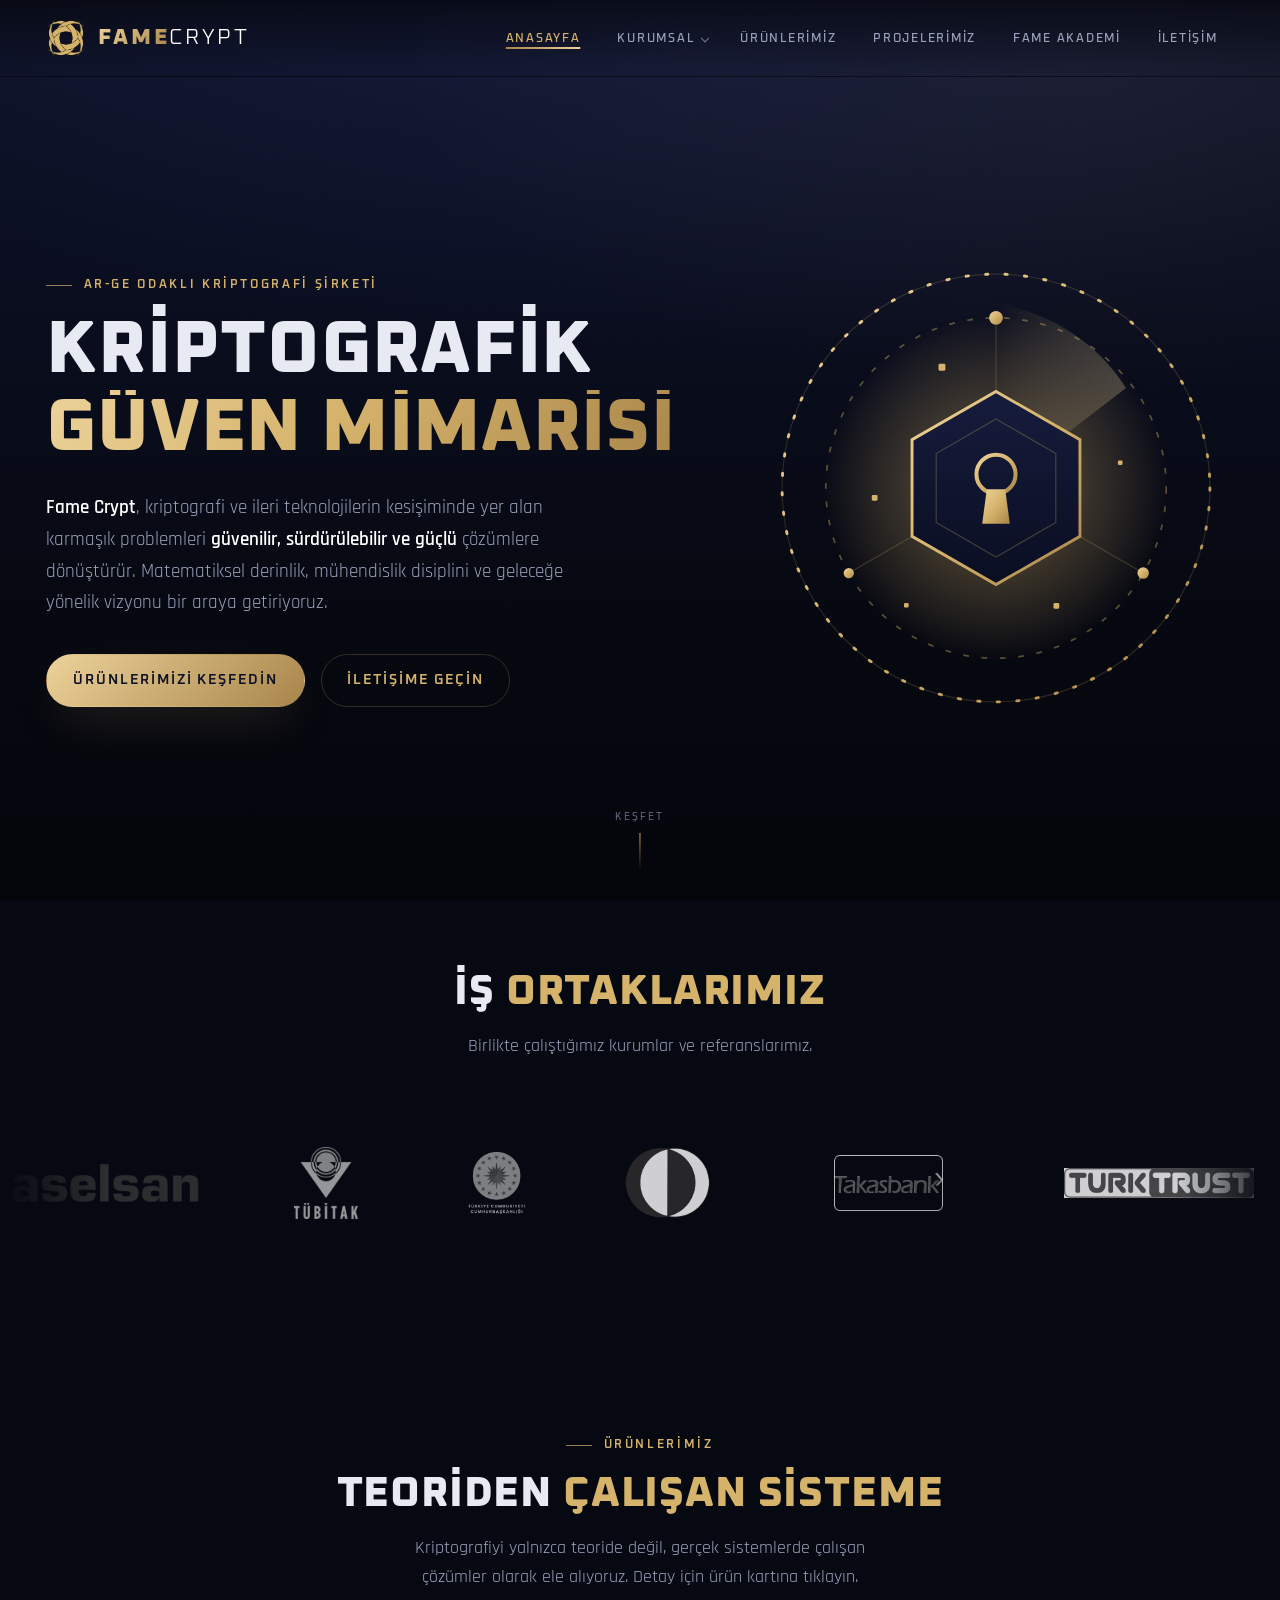
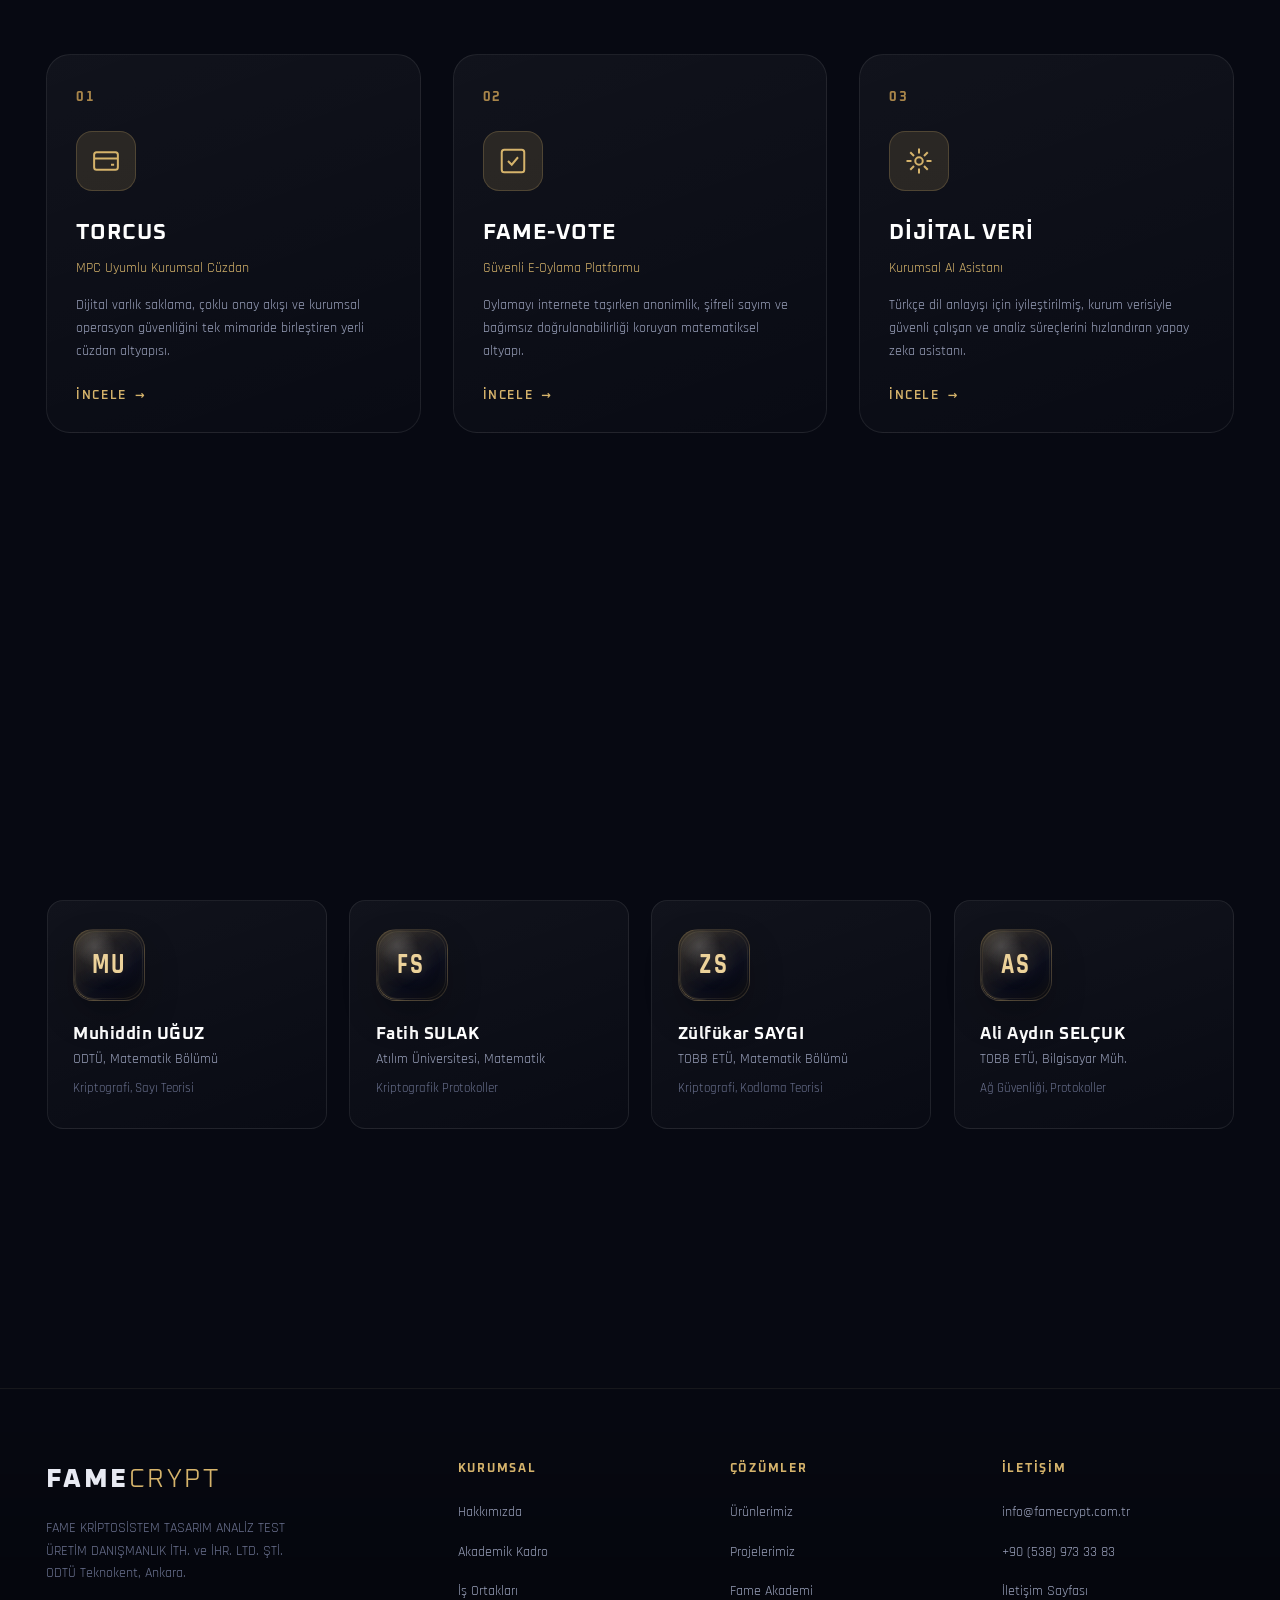
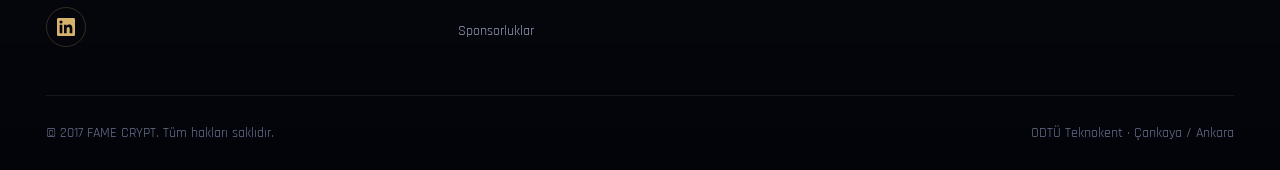
==== commit 8f4df982: "update" ====
--- a/fame-cr-v2/index.html
+++ b/fame-cr-v2/index.html
@@ -33,7 +33,15 @@
           </a>
           <ul class="nav__menu" id="navMenu">
             <li><a class="nav__link" href="index.html" aria-current="page">Anasayfa</a></li>
-            <li><a class="nav__link" href="kurumsal.html">Kurumsal</a></li>
+            <li class="nav__item nav__item--has-dropdown">
+              <a class="nav__link nav__link--dropdown" href="kurumsal.html">Kurumsal</a>
+              <ul class="nav__dropdown" aria-label="Kurumsal bölümler">
+                <li><a href="kurumsal.html#hakkimizda">Hakkımızda</a></li>
+                <li><a href="kurumsal.html#akademi">Akademik Kadro</a></li>
+                <li><a href="kurumsal.html#ortaklar">İş Ortakları</a></li>
+                <li><a href="kurumsal.html#sponsorluklar">Etkinlikler</a></li>
+              </ul>
+            </li>
             <li><a class="nav__link" href="urunler.html">Ürünlerimiz</a></li>
             <li><a class="nav__link" href="projeler.html">Projelerimiz</a></li>
             <li><a class="nav__link" href="akademi.html">Fame Akademi</a></li>
@@ -146,21 +154,21 @@
           <h2 class="section-title" id="partners-title">İş <span class="accent">Ortaklarımız</span></h2>
           <p class="section-intro">Birlikte çalıştığımız kurumlar ve referanslarımız.</p>
         </div>
-        <div class="marquee reveal" role="list" aria-label="İş ortakları">
+        <div class="marquee marquee--home-partners reveal" role="list" aria-label="İş ortakları">
           <div class="marquee__track">
-            <div class="partner-logo" role="listitem"><img src="assets/images/partners/aselsan-logo.png" alt="ASELSAN" loading="lazy" /></div>
-            <div class="partner-logo" role="listitem"><img src="assets/images/partners/tubitak-logo.png" alt="TÜBİTAK" loading="lazy" /></div>
-            <div class="partner-logo" role="listitem"><img src="assets/images/partners/cumhurbaskanligi-logo.png" alt="Cumhurbaşkanlığı" loading="lazy" /></div>
-            <div class="partner-logo" role="listitem"><img src="assets/images/partners/odtu-logo.png" alt="ODTÜ" loading="lazy" /></div>
-            <div class="partner-logo" role="listitem"><img src="assets/images/partners/takasbank-logo.png" alt="Takasbank" loading="lazy" /></div>
-            <div class="partner-logo" role="listitem"><img src="assets/images/partners/turktrust-logo.png" alt="TÜRKTRUST" loading="lazy" /></div>
-            <div class="partner-logo" role="listitem"><img src="assets/images/partners/procenne-logo.png" alt="Procenne" loading="lazy" /></div>
-            <div class="partner-logo" role="listitem"><img src="assets/images/partners/pavotek-logo.png" alt="Pavotek" loading="lazy" /></div>
-            <div class="partner-logo" role="listitem"><img src="assets/images/partners/interprobe-logo.png" alt="Interprobe" loading="lazy" /></div>
-            <div class="partner-logo" role="listitem"><img src="assets/images/partners/kairos-logo.png" alt="Kairos" loading="lazy" /></div>
-            <div class="partner-logo" role="listitem"><img src="assets/images/partners/sdatam-logo.png" alt="SDATAM" loading="lazy" /></div>
-            <div class="partner-logo" role="listitem"><img src="assets/images/partners/trk-technology-logo.png" alt="TRK Technology" loading="lazy" /></div>
-            <div class="partner-logo" role="listitem"><img src="assets/images/partners/d7-logo.png" alt="D7" loading="lazy" /></div>
+            <div class="partner-logo partner-logo--wide" role="listitem"><img src="assets/images/partners/aselsan-logo.png" alt="ASELSAN" loading="lazy" /></div>
+            <div class="partner-logo partner-logo--mark partner-logo--invert" role="listitem"><img src="assets/images/partners/tubitak-logo.png" alt="TÜBİTAK" loading="lazy" /></div>
+            <div class="partner-logo partner-logo--mark partner-logo--invert" role="listitem"><img src="assets/images/partners/cumhurbaskanligi-logo.png" alt="Cumhurbaşkanlığı" loading="lazy" /></div>
+            <div class="partner-logo partner-logo--mark partner-logo--natural" role="listitem"><img src="assets/images/partners/odtu-logo.png" alt="ODTÜ" loading="lazy" /></div>
+            <div class="partner-logo partner-logo--wide partner-logo--natural" role="listitem"><img src="assets/images/partners/takasbank-logo.png" alt="Takasbank" loading="lazy" /></div>
+            <div class="partner-logo partner-logo--wide partner-logo--natural" role="listitem"><img src="assets/images/partners/turktrust-logo.png" alt="TÜRKTRUST" loading="lazy" /></div>
+            <div class="partner-logo partner-logo--wide partner-logo--invert" role="listitem"><img src="assets/images/partners/procenne-logo.png" alt="Procenne" loading="lazy" /></div>
+            <div class="partner-logo partner-logo--wide" role="listitem"><img src="assets/images/partners/pavotek-logo.png" alt="Pavotek" loading="lazy" /></div>
+            <div class="partner-logo partner-logo--wide" role="listitem"><img src="assets/images/partners/interprobe-logo.png" alt="Interprobe" loading="lazy" /></div>
+            <div class="partner-logo partner-logo--wide" role="listitem"><img src="assets/images/partners/kairos-logo.png" alt="Kairos" loading="lazy" /></div>
+            <div class="partner-logo partner-logo--wide" role="listitem"><img src="assets/images/partners/sdatam-logo.png" alt="SDATAM" loading="lazy" /></div>
+            <div class="partner-logo partner-logo--mark partner-logo--invert" role="listitem"><img src="assets/images/partners/trk-technology-logo.png" alt="TRK Technology" loading="lazy" /></div>
+            <div class="partner-logo partner-logo--wide partner-logo--natural" role="listitem"><img src="assets/images/partners/d7-logo.png" alt="D7" loading="lazy" /></div>
           </div>
         </div>
       </section>
@@ -236,43 +244,43 @@
 
           <div class="team-rail reveal" role="list" aria-label="Akademik kadro">
             <article class="team-card" role="listitem">
-              <div class="team-card__avatar"><img src="assets/images/team/muhiddin-uguz.png" alt="Muhiddin Uğuz" loading="lazy" /></div>
+              <div class="team-card__avatar" aria-hidden="true"><span>MU</span></div>
               <p class="team-card__name">Muhiddin UĞUZ</p>
               <p class="team-card__org">ODTÜ, Matematik Bölümü</p>
               <p class="team-card__field">Kriptografi, Sayı Teorisi</p>
             </article>
             <article class="team-card" role="listitem">
-              <div class="team-card__avatar"><img src="assets/images/team/fatih-sulak.png" alt="Fatih Sulak" loading="lazy" /></div>
+              <div class="team-card__avatar" aria-hidden="true"><span>FS</span></div>
               <p class="team-card__name">Fatih SULAK</p>
               <p class="team-card__org">Atılım Üniversitesi, Matematik</p>
               <p class="team-card__field">Kriptografik Protokoller</p>
             </article>
             <article class="team-card" role="listitem">
-              <div class="team-card__avatar"><img src="assets/images/team/zulfukar-saygi.png" alt="Zülfükar Saygı" loading="lazy" /></div>
+              <div class="team-card__avatar" aria-hidden="true"><span>ZS</span></div>
               <p class="team-card__name">Zülfükar SAYGI</p>
               <p class="team-card__org">TOBB ETÜ, Matematik Bölümü</p>
               <p class="team-card__field">Kriptografi, Kodlama Teorisi</p>
             </article>
             <article class="team-card" role="listitem">
-              <div class="team-card__avatar"><img src="assets/images/team/ali-aydin-selcuk.png" alt="Ali Aydın Selçuk" loading="lazy" /></div>
+              <div class="team-card__avatar" aria-hidden="true"><span>AS</span></div>
               <p class="team-card__name">Ali Aydın SELÇUK</p>
               <p class="team-card__org">TOBB ETÜ, Bilgisayar Müh.</p>
               <p class="team-card__field">Ağ Güvenliği, Protokoller</p>
             </article>
             <article class="team-card" role="listitem">
-              <div class="team-card__avatar"><img src="assets/images/team/abdullah-talayhan.png" alt="Abdullah Talayhan" loading="lazy" /></div>
+              <div class="team-card__avatar" aria-hidden="true"><span>AT</span></div>
               <p class="team-card__name">Abdullah TALAYHAN</p>
               <p class="team-card__org">Bilkent Üniversitesi, Bilgisayar Müh.</p>
               <p class="team-card__field">Simetrik Kriptografi, Hash</p>
             </article>
             <article class="team-card" role="listitem">
-              <div class="team-card__avatar"><img src="assets/images/team/melis-aslan.png" alt="Melis Aslan" loading="lazy" /></div>
+              <div class="team-card__avatar" aria-hidden="true"><span>MA</span></div>
               <p class="team-card__name">Melis ASLAN</p>
               <p class="team-card__org">ODTÜ, Matematik Bölümü</p>
               <p class="team-card__field">Eliptik Eğri Kriptografisi</p>
             </article>
             <article class="team-card" role="listitem">
-              <div class="team-card__avatar"><img src="assets/images/team/ahmet-gunes.png" alt="Ahmet Güneş" loading="lazy" /></div>
+              <div class="team-card__avatar" aria-hidden="true"><span>AG</span></div>
               <p class="team-card__name">Ahmet GÜNEŞ</p>
               <p class="team-card__org">İTÜ, Mühendislik</p>
               <p class="team-card__field">Kriptografik Donanım, Yan Kanal</p>
--- a/fame-cr-v2/styles/theme.css
+++ b/fame-cr-v2/styles/theme.css
@@ -363,6 +363,10 @@
   gap: 0.3rem;
 }
 
+.nav__item {
+  position: relative;
+}
+
 .nav__link {
   position: relative;
   font-family: var(--font-display);
@@ -373,6 +377,24 @@
   color: var(--text-dim);
   padding: 0.7rem 1rem;
   transition: color var(--dur) var(--ease);
+}
+
+.nav__link--dropdown {
+  padding-right: 1.55rem;
+}
+
+.nav__link--dropdown::before {
+  content: "";
+  position: absolute;
+  right: 0.72rem;
+  top: 50%;
+  width: 6px;
+  height: 6px;
+  border-right: 1px solid currentColor;
+  border-bottom: 1px solid currentColor;
+  transform: translateY(-62%) rotate(45deg);
+  opacity: 0.72;
+  transition: transform var(--dur-fast) var(--ease), opacity var(--dur-fast) var(--ease);
 }
 
 .nav__link::after {
@@ -402,6 +424,65 @@
   color: var(--gold);
 }
 
+.nav__dropdown {
+  position: absolute;
+  top: calc(100% + 0.35rem);
+  left: 50%;
+  z-index: 30;
+  min-width: 210px;
+  padding: 0.55rem;
+  border: 1px solid var(--gold-line);
+  border-radius: var(--radius-sm);
+  background: rgba(7, 9, 18, 0.96);
+  box-shadow: var(--shadow);
+  backdrop-filter: blur(18px);
+  list-style: none;
+  opacity: 0;
+  visibility: hidden;
+  pointer-events: none;
+  transform: translate(-50%, -8px);
+  transition: opacity var(--dur-fast) var(--ease), transform var(--dur-fast) var(--ease),
+    visibility var(--dur-fast) var(--ease);
+}
+
+.nav__dropdown a {
+  display: block;
+  padding: 0.72rem 0.85rem;
+  border-radius: 8px;
+  font-family: var(--font-display);
+  font-size: 0.72rem;
+  font-weight: 600;
+  letter-spacing: 0.08em;
+  text-transform: uppercase;
+  color: var(--text-dim);
+  white-space: nowrap;
+  transition: background var(--dur-fast) var(--ease), color var(--dur-fast) var(--ease),
+    transform var(--dur-fast) var(--ease);
+}
+
+.nav__dropdown a:hover,
+.nav__dropdown a:focus-visible {
+  background: var(--gold-soft);
+  color: var(--gold-bright);
+  transform: translateX(3px);
+}
+
+@media (min-width: 941px) {
+  .nav__item--has-dropdown:hover .nav__dropdown,
+  .nav__item--has-dropdown:focus-within .nav__dropdown {
+    opacity: 1;
+    visibility: visible;
+    pointer-events: auto;
+    transform: translate(-50%, 0);
+  }
+
+  .nav__item--has-dropdown:hover .nav__link--dropdown::before,
+  .nav__item--has-dropdown:focus-within .nav__link--dropdown::before {
+    opacity: 1;
+    transform: translateY(-36%) rotate(225deg);
+  }
+}
+
 .nav__toggle {
   display: none;
   flex-direction: column;
@@ -437,19 +518,91 @@
     background: rgba(7, 9, 18, 0.98);
     backdrop-filter: blur(20px);
     border-bottom: 1px solid var(--line);
-    transform: translateY(-120%);
-    transition: transform var(--dur) var(--ease);
-  }
-
-  .nav__menu.is-open { transform: translateY(0); }
+    transform: translateY(-12px);
+    opacity: 0;
+    visibility: hidden;
+    pointer-events: none;
+    transition: opacity var(--dur) var(--ease), transform var(--dur) var(--ease),
+      visibility var(--dur) var(--ease);
+  }
+
+  .nav__menu.is-open {
+    transform: translateY(0);
+    opacity: 1;
+    visibility: visible;
+    pointer-events: auto;
+  }
 
   .nav__link {
+    display: block;
     padding: 1rem 0.4rem;
     border-bottom: 1px solid var(--line);
     font-size: 0.9rem;
   }
 
   .nav__link::after { display: none; }
+
+  .nav__link--dropdown {
+    padding-right: 2.2rem;
+    border-bottom: 0;
+  }
+
+  .nav__link--dropdown::before {
+    display: block;
+    right: 0.65rem;
+    width: 8px;
+    height: 8px;
+    transform: translateY(-62%) rotate(45deg);
+  }
+
+  .nav__item--has-dropdown {
+    border-bottom: 1px solid var(--line);
+  }
+
+  .nav__dropdown {
+    position: static;
+    min-width: 0;
+    max-height: 0;
+    overflow: hidden;
+    padding: 0 0 0 1rem;
+    border: 0;
+    border-radius: 0;
+    background: transparent;
+    box-shadow: none;
+    backdrop-filter: none;
+    opacity: 0;
+    visibility: hidden;
+    pointer-events: none;
+    transform: none;
+    transition: max-height var(--dur) var(--ease), opacity var(--dur-fast) var(--ease),
+      visibility var(--dur-fast) var(--ease), padding var(--dur) var(--ease);
+  }
+
+  .nav__item--has-dropdown.is-open .nav__dropdown {
+    max-height: 240px;
+    padding: 0.05rem 0 0.75rem 1rem;
+    opacity: 1;
+    visibility: visible;
+    pointer-events: auto;
+  }
+
+  .nav__item--has-dropdown.is-open .nav__link--dropdown::before {
+    transform: translateY(-36%) rotate(225deg);
+  }
+
+  .nav__dropdown a {
+    padding: 0.6rem 0.4rem 0.6rem 0.85rem;
+    border-left: 1px solid rgba(213, 179, 107, 0.22);
+    border-radius: 0;
+    font-size: 0.78rem;
+    letter-spacing: 0.1em;
+    color: var(--text-faint);
+  }
+
+  .nav__dropdown a:hover,
+  .nav__dropdown a:focus-visible {
+    transform: none;
+  }
 }
 
 /* --------------------------------------------------------------------------
--- a/fame-cr-v2/styles/components.css
+++ b/fame-cr-v2/styles/components.css
@@ -141,6 +141,15 @@
   to { transform: rotate(360deg); }
 }
 
+@keyframes academic-avatar-float {
+  0%, 100% { transform: translateY(0); }
+  50% { transform: translateY(-5px); }
+}
+
+@keyframes academic-avatar-orbit {
+  to { transform: rotate(360deg); }
+}
+
 .scroll-cue {
   position: absolute;
   bottom: 1.8rem;
@@ -200,61 +209,123 @@
   to { transform: translateX(-50%); }
 }
 
-/* Beyaz kart üzerinde logo: her renk logosu okunur kalır.
-   Anasayfa = gri (hover'da renkli), Kurumsal = renkli (hover'da büyür). */
+/* Saydam zemin üzerinde monokrom logo bandı */
 .partner-logo {
   flex-shrink: 0;
   display: grid;
   place-items: center;
-  height: 84px;
-  width: 172px;
-  padding: 1rem 1.4rem;
-  background: #fff;
-  border-radius: var(--radius);
-  border: 1px solid rgba(255, 255, 255, 0.12);
-  box-shadow: 0 8px 22px -12px rgba(0, 0, 0, 0.6);
-  transition: transform var(--dur) var(--ease), box-shadow var(--dur) var(--ease);
+  height: 58px;
+  width: clamp(130px, 10vw, 180px);
+  padding: 0 0.8rem;
+  background: transparent;
+  border: 0;
+  border-radius: 0;
+  box-shadow: none;
+  transition: transform var(--dur) var(--ease), opacity var(--dur) var(--ease);
 }
 
 .partner-logo img {
-  max-height: 100%;
+  max-height: 42px;
   max-width: 100%;
   object-fit: contain;
-  filter: grayscale(1);
-  opacity: 0.78;
+  filter: grayscale(1) invert(1) brightness(0.78) contrast(0.9);
+  opacity: 0.42;
   transition: filter var(--dur) var(--ease), opacity var(--dur) var(--ease),
     transform var(--dur) var(--ease);
 }
 
 .partner-logo:hover {
-  transform: translateY(-5px);
-  box-shadow: var(--shadow-gold);
+  transform: translateY(-2px);
+  opacity: 1;
 }
 
 .partner-logo:hover img {
-  filter: none;
-  opacity: 1;
-  transform: scale(1.08);
-}
-
-/* Renkli büyük ikon varyantı (Kurumsal sayfası) — başından renkli */
+  filter: grayscale(1) invert(1) brightness(0.92) contrast(0.95);
+  opacity: 0.82;
+  transform: scale(1.04);
+}
+
+.marquee--home-partners {
+  padding-block: clamp(0.75rem, 1.2vw, 1.1rem);
+}
+
+.marquee--home-partners .marquee__track {
+  align-items: center;
+  gap: clamp(2.2rem, 1.4rem + 3vw, 5.2rem);
+}
+
+.marquee--home-partners .partner-logo {
+  height: 88px;
+  width: clamp(160px, 12vw, 220px);
+  padding: 0 0.6rem;
+}
+
+.marquee--home-partners .partner-logo--wide {
+  width: clamp(210px, 16vw, 300px);
+}
+
+.marquee--home-partners .partner-logo--mark {
+  width: clamp(110px, 8.5vw, 148px);
+}
+
+.marquee--home-partners .partner-logo img {
+  max-height: 64px;
+  filter: grayscale(1) brightness(1.34) contrast(0.98);
+  opacity: 0.76;
+}
+
+.marquee--home-partners .partner-logo--wide img {
+  max-height: 56px;
+}
+
+.marquee--home-partners .partner-logo--mark img {
+  max-height: 72px;
+}
+
+.marquee--home-partners .partner-logo--invert img {
+  filter: grayscale(1) invert(1) brightness(0.9) contrast(0.96);
+  opacity: 0.72;
+}
+
+.marquee--home-partners .partner-logo--natural img {
+  filter: grayscale(1) brightness(1.12) contrast(0.98);
+  opacity: 0.82;
+}
+
+.marquee--home-partners .partner-logo:hover img,
+.marquee--home-partners .partner-logo--invert:hover img,
+.marquee--home-partners .partner-logo--natural:hover img {
+  filter: grayscale(1) brightness(1.45) contrast(1);
+  opacity: 0.92;
+}
+
+.marquee--home-partners .partner-logo--invert:hover img {
+  filter: grayscale(1) invert(1) brightness(0.96) contrast(0.98);
+}
+
+.marquee--color {
+  padding-block: clamp(0.7rem, 1vw, 1.1rem);
+}
+
 .marquee--color .partner-logo {
-  height: 110px;
-  width: 210px;
-  padding: 1.3rem 1.7rem;
+  height: 64px;
+  width: clamp(150px, 12vw, 220px);
+  padding: 0 1rem;
 }
 
 .marquee--color .partner-logo img {
-  filter: none;
-  opacity: 1;
+  max-height: 46px;
+  filter: grayscale(1) invert(1) brightness(0.72) contrast(0.9);
+  opacity: 0.46;
 }
 
 .marquee--color .partner-logo:hover {
-  transform: translateY(-7px) scale(1.05);
+  transform: translateY(-2px);
 }
 
 .marquee--color .partner-logo:hover img {
-  transform: scale(1.1);
+  opacity: 0.86;
+  transform: scale(1.04);
 }
 
 /* --------------------------------------------------------------------------
@@ -404,14 +475,113 @@
 .team-card__avatar {
   width: 72px;
   height: 72px;
-  border-radius: 50%;
+  border-radius: 20px;
+  margin-bottom: 1.2rem;
+  font-size: 1.48rem;
+}
+
+.team-card__avatar,
+.scholar-card__initials {
+  position: relative;
+  isolation: isolate;
   overflow: hidden;
-  margin-bottom: 1.2rem;
-  border: 2px solid var(--gold-line);
-  background: var(--navy-3);
-}
-
-.team-card__avatar img { width: 100%; height: 100%; object-fit: cover; }
+  display: grid;
+  place-items: center;
+  border: 1px solid var(--gold-line);
+  background:
+    radial-gradient(circle at 30% 24%, rgba(255, 255, 255, 0.16), transparent 28%),
+    linear-gradient(145deg, rgba(213, 179, 107, 0.2), rgba(10, 14, 32, 0.9) 66%, rgba(7, 9, 18, 0.96));
+  color: var(--gold-bright);
+  font-family: "Rajdhani", var(--font-display);
+  font-weight: 700;
+  letter-spacing: 0.1em;
+  line-height: 1;
+  text-shadow: 0 0 16px rgba(213, 179, 107, 0.35);
+  box-shadow:
+    inset 0 0 24px rgba(213, 179, 107, 0.08),
+    inset 0 -18px 32px rgba(0, 0, 0, 0.24),
+    0 16px 34px rgba(0, 0, 0, 0.24);
+  animation: academic-avatar-float 5.6s ease-in-out infinite;
+}
+
+.team-card__avatar::before,
+.team-card__avatar::after,
+.scholar-card__initials::before,
+.scholar-card__initials::after {
+  content: "";
+  position: absolute;
+  pointer-events: none;
+}
+
+.team-card__avatar::before,
+.scholar-card__initials::before {
+  inset: 0;
+  z-index: 0;
+  border-radius: inherit;
+  background: conic-gradient(
+    from 90deg,
+    transparent 0 28%,
+    rgba(213, 179, 107, 0.58) 36%,
+    transparent 48% 100%
+  );
+  opacity: 0.72;
+  padding: 1px;
+  -webkit-mask:
+    linear-gradient(#000 0 0) content-box,
+    linear-gradient(#000 0 0);
+  -webkit-mask-composite: xor;
+  mask-composite: exclude;
+  animation: academic-avatar-orbit 8s linear infinite;
+}
+
+.team-card__avatar::after,
+.scholar-card__initials::after {
+  inset: 1px;
+  z-index: 0;
+  border-radius: inherit;
+  border: 1px solid rgba(245, 221, 151, 0.14);
+  background: linear-gradient(130deg, rgba(255, 255, 255, 0.08), transparent 38%);
+  opacity: 0.54;
+}
+
+.team-card__avatar > span,
+.scholar-card__initials > span {
+  position: relative;
+  z-index: 2;
+  display: block;
+  line-height: 0.78;
+  transform: scaleY(1.22);
+  transform-origin: center;
+}
+
+.team-card:hover .team-card__avatar,
+.scholar-card:hover .scholar-card__initials {
+  border-color: rgba(245, 221, 151, 0.48);
+  color: var(--white);
+  box-shadow:
+    inset 0 0 28px rgba(213, 179, 107, 0.12),
+    0 18px 42px rgba(0, 0, 0, 0.28),
+    0 0 28px rgba(213, 179, 107, 0.16);
+}
+
+.team-card:nth-child(2n) .team-card__avatar,
+.scholar-card:nth-child(2n) .scholar-card__initials {
+  animation-delay: -1.6s;
+}
+
+.team-card:nth-child(3n) .team-card__avatar,
+.scholar-card:nth-child(3n) .scholar-card__initials {
+  animation-delay: -2.8s;
+}
+
+@media (prefers-reduced-motion: reduce) {
+  .team-card__avatar,
+  .scholar-card__initials,
+  .team-card__avatar::before,
+  .scholar-card__initials::before {
+    animation: none;
+  }
+}
 
 .team-card__name {
   font-family: var(--font-display);
@@ -444,6 +614,12 @@
   display: grid;
   grid-template-columns: repeat(auto-fill, minmax(280px, 1fr));
   gap: 1.6rem;
+}
+
+@media (min-width: 980px) {
+  .team-grid .scholar-card:last-child:nth-child(3n + 1) {
+    grid-column: 2;
+  }
 }
 
 .scholar-card {
@@ -481,18 +657,11 @@
 .scholar-card:hover::before { opacity: 1; }
 
 .scholar-card__initials {
-  font-family: var(--font-display);
-  font-size: 1.5rem;
-  font-weight: 800;
   width: 64px;
   height: 64px;
-  display: grid;
-  place-items: center;
   border-radius: 16px;
-  background: var(--gold-soft);
-  border: 1px solid var(--gold-line);
-  color: var(--gold);
   margin-bottom: 1.4rem;
+  font-size: 1.62rem;
 }
 
 .scholar-card__name {
@@ -548,6 +717,10 @@
    5. ZAMAN TÜNELİ (Hakkımızda) — hover'da kart büyür
    -------------------------------------------------------------------------- */
 .timeline {
+  --timeline-year-col: 90px;
+  --timeline-gap: 2.25rem;
+  --timeline-axis: calc(var(--timeline-year-col) + (var(--timeline-gap) / 2));
+  --timeline-dot: 14px;
   position: relative;
   display: grid;
   gap: 1.4rem;
@@ -557,19 +730,53 @@
 .timeline::before {
   content: "";
   position: absolute;
-  left: 90px;
+  left: var(--timeline-axis);
   top: 0;
   bottom: 0;
   width: 1px;
-  background: linear-gradient(var(--gold-line), transparent);
+  background: linear-gradient(180deg, transparent, var(--gold-line) 10%, var(--gold-line) 82%, transparent);
+  transform: translateX(-0.5px);
 }
 
 .timeline__item {
   position: relative;
   display: grid;
-  grid-template-columns: 90px 1fr;
-  gap: 1.6rem;
+  grid-template-columns: var(--timeline-year-col) 1fr;
+  gap: var(--timeline-gap);
   align-items: start;
+}
+
+.timeline__item::before,
+.timeline__item::after {
+  content: "";
+  position: absolute;
+  border-radius: 50%;
+  pointer-events: none;
+}
+
+.timeline__item::before {
+  left: calc(var(--timeline-axis) - (var(--timeline-dot) / 2));
+  top: 1.62rem;
+  z-index: 2;
+  width: var(--timeline-dot);
+  height: var(--timeline-dot);
+  border: 1px solid rgba(245, 221, 151, 0.74);
+  background:
+    radial-gradient(circle, var(--gold-bright) 0 28%, var(--gold) 29% 48%, rgba(213, 179, 107, 0.18) 49% 100%);
+  box-shadow:
+    0 0 0 5px rgba(213, 179, 107, 0.12),
+    0 0 22px rgba(213, 179, 107, 0.24);
+  transition: transform var(--dur) var(--ease), box-shadow var(--dur) var(--ease);
+}
+
+.timeline__item::after {
+  left: calc(var(--timeline-axis) - 4px);
+  top: calc(1.62rem + 3px);
+  z-index: 3;
+  width: 8px;
+  height: 8px;
+  background: var(--navy-2);
+  border: 1px solid rgba(245, 221, 151, 0.38);
 }
 
 .timeline__year {
@@ -587,20 +794,9 @@
   border: 1px solid var(--line);
   border-radius: var(--radius);
   background: linear-gradient(160deg, var(--surface-2), rgba(255, 255, 255, 0.01));
+  transform-origin: left center;
   transition: transform var(--dur) var(--ease), border-color var(--dur) var(--ease),
     box-shadow var(--dur) var(--ease);
-}
-
-.timeline__content::before {
-  content: "";
-  position: absolute;
-  left: -39px;
-  top: 1.7rem;
-  width: 12px;
-  height: 12px;
-  border-radius: 50%;
-  background: var(--gold);
-  box-shadow: 0 0 0 4px rgba(213, 179, 107, 0.18);
 }
 
 .timeline__item:hover .timeline__content {
@@ -609,6 +805,13 @@
   box-shadow: var(--shadow-gold);
 }
 
+.timeline__item:hover::before {
+  transform: scale(1.16);
+  box-shadow:
+    0 0 0 7px rgba(213, 179, 107, 0.14),
+    0 0 30px rgba(213, 179, 107, 0.34);
+}
+
 .timeline__title {
   font-family: var(--font-display);
   font-size: 1.05rem;
@@ -623,10 +826,16 @@
 }
 
 @media (max-width: 600px) {
-  .timeline::before { left: 6px; }
+  .timeline {
+    --timeline-axis: 8px;
+    --timeline-gap: 0.4rem;
+  }
+
+  .timeline::before { left: var(--timeline-axis); }
   .timeline__item { grid-template-columns: 1fr; gap: 0.4rem; }
   .timeline__year { text-align: left; padding: 0 0 0 1.6rem; }
-  .timeline__content::before { left: -1.55rem; top: 1.5rem; }
+  .timeline__item::before { top: 0.35rem; }
+  .timeline__item::after { top: calc(0.35rem + 3px); }
   .timeline__item { padding-left: 1.6rem; }
 }
 
@@ -635,7 +844,7 @@
    -------------------------------------------------------------------------- */
 .curriculum-grid {
   display: grid;
-  grid-template-columns: repeat(auto-fill, minmax(320px, 1fr));
+  grid-template-columns: minmax(300px, 0.86fr) minmax(0, 1.44fr);
   gap: 1.4rem;
   align-items: start;
 }
@@ -643,15 +852,25 @@
 .edu-card {
   border: 1px solid var(--line);
   border-radius: var(--radius-lg);
-  background: linear-gradient(160deg, var(--surface-2), rgba(255, 255, 255, 0.01));
+  background:
+    radial-gradient(circle at 18% 12%, rgba(213, 179, 107, 0.08), transparent 28%),
+    linear-gradient(160deg, rgba(255, 255, 255, 0.045), rgba(255, 255, 255, 0.012));
   overflow: hidden;
-  transition: border-color var(--dur) var(--ease), box-shadow var(--dur) var(--ease);
+  transition: transform var(--dur) var(--ease), border-color var(--dur) var(--ease),
+    background var(--dur) var(--ease), box-shadow var(--dur) var(--ease), opacity var(--dur) var(--ease);
 }
 
 .edu-card.is-open {
   border-color: var(--gold-line);
-  box-shadow: var(--shadow-gold);
-  grid-column: 1 / -1;
+  background:
+    linear-gradient(180deg, rgba(213, 179, 107, 0.075), transparent 34%),
+    linear-gradient(160deg, rgba(255, 255, 255, 0.055), rgba(255, 255, 255, 0.014));
+  box-shadow: 0 18px 54px -34px rgba(213, 179, 107, 0.5);
+}
+
+.edu-card:not(.is-open):hover {
+  transform: translateY(-4px);
+  border-color: rgba(213, 179, 107, 0.18);
 }
 
 .edu-card__header {
@@ -661,11 +880,16 @@
   align-items: center;
   gap: 1.1rem;
   padding: 1.6rem 1.7rem;
-  background: none;
+  background: transparent;
   border: 0;
   text-align: left;
   cursor: pointer;
   color: inherit;
+  transition: background var(--dur) var(--ease);
+}
+
+.edu-card.is-open .edu-card__header {
+  background: rgba(4, 5, 11, 0.18);
 }
 
 .edu-card__icon {
@@ -698,29 +922,31 @@
 
 .edu-card__chevron {
   color: var(--gold);
-  transition: transform var(--dur) var(--ease);
+  transition: transform var(--dur) var(--ease), color var(--dur) var(--ease);
   flex-shrink: 0;
 }
 
-.edu-card.is-open .edu-card__chevron { transform: rotate(180deg); }
+.edu-card.is-open .edu-card__chevron { transform: translateX(2px) rotate(-90deg); }
 
 .edu-card__body {
-  display: grid;
-  grid-template-rows: 0fr;
-  transition: grid-template-rows var(--dur-slow) var(--ease);
-}
-
-.edu-card.is-open .edu-card__body { grid-template-rows: 1fr; }
+  display: none;
+}
 
 .edu-card__body-inner {
   overflow: hidden;
 }
 
 .edu-card__content {
-  padding: 0 1.7rem 1.7rem;
+  padding: 1.45rem 1.7rem 1.7rem;
   border-top: 1px solid var(--line);
-  margin-top: 0.2rem;
-  padding-top: 1.5rem;
+  background: linear-gradient(180deg, rgba(4, 5, 11, 0.18), transparent);
+}
+
+.edu-detail__content .edu-card__content {
+  display: grid;
+  grid-template-columns: 1fr;
+  gap: clamp(1.15rem, 2vw, 1.7rem);
+  align-items: start;
 }
 
 .edu-card__content ol {
@@ -762,13 +988,15 @@
 .edu-card__content .level-3 li { color: var(--text-dim); }
 
 .edu-card__contact {
-  margin-top: 1.8rem;
-  padding-top: 1.5rem;
-  border-top: 1px solid var(--line);
+  margin-top: 0;
+  padding: 1.1rem;
+  border: 1px solid var(--line);
+  border-radius: var(--radius);
+  background: rgba(7, 9, 18, 0.42);
   display: flex;
-  flex-wrap: wrap;
-  align-items: center;
-  justify-content: space-between;
+  flex-direction: column;
+  align-items: flex-start;
+  justify-content: flex-start;
   gap: 1rem;
 }
 
@@ -777,38 +1005,241 @@
   color: var(--text-dim);
 }
 
+@media (max-width: 860px) {
+  .edu-detail__content .edu-card__content {
+    grid-template-columns: 1fr;
+  }
+
+  .edu-card__contact {
+    margin-top: 0.6rem;
+  }
+}
+
+.edu-detail-panel {
+  position: sticky;
+  top: 104px;
+  grid-column: 2;
+  grid-row: 1 / span 12;
+  max-height: calc(100vh - 128px);
+  overflow: auto;
+  border: 1px solid var(--gold-line);
+  border-radius: var(--radius-lg);
+  background:
+    radial-gradient(circle at 16% 0%, rgba(213, 179, 107, 0.1), transparent 34%),
+    linear-gradient(160deg, rgba(17, 21, 46, 0.82), rgba(4, 5, 11, 0.88));
+  box-shadow: 0 28px 78px -42px rgba(0, 0, 0, 0.8);
+}
+
+.edu-detail__header {
+  position: sticky;
+  top: 0;
+  z-index: 1;
+  display: grid;
+  grid-template-columns: auto 1fr;
+  gap: 1.15rem;
+  align-items: center;
+  padding: clamp(1.35rem, 2.4vw, 2rem) clamp(1.35rem, 2.8vw, 2.2rem);
+  border-bottom: 1px solid var(--line);
+  background: rgba(7, 9, 18, 0.82);
+  backdrop-filter: blur(14px);
+}
+
+.edu-detail__icon {
+  width: 58px;
+  height: 58px;
+  display: grid;
+  place-items: center;
+  border-radius: 16px;
+  border: 1px solid var(--gold-line);
+  background: var(--gold-soft);
+  color: var(--gold);
+  font-size: 1.6rem;
+}
+
+.edu-detail__eyebrow {
+  font-family: var(--font-display);
+  font-size: 0.68rem;
+  font-weight: 700;
+  letter-spacing: var(--tracking-wide);
+  text-transform: uppercase;
+  color: var(--gold);
+  margin-bottom: 0.35rem;
+}
+
+.edu-detail__title {
+  font-family: var(--font-display);
+  font-size: clamp(1.2rem, 1rem + 0.7vw, 1.65rem);
+  font-weight: 800;
+  letter-spacing: 0.04em;
+  text-transform: uppercase;
+  color: var(--white);
+}
+
+.edu-detail__summary {
+  max-width: 760px;
+  margin-top: 0.35rem;
+  color: var(--text-dim);
+  font-size: var(--text-sm);
+}
+
+.edu-detail__content {
+  padding: 0;
+  opacity: 0;
+  transform: translateY(8px);
+  transition: opacity var(--dur) var(--ease), transform var(--dur) var(--ease);
+}
+
+.edu-detail-panel.is-ready .edu-detail__content {
+  opacity: 1;
+  transform: translateY(0);
+}
+
+.edu-detail__content .edu-card__content {
+  border-top: 0;
+  background: transparent;
+  padding: clamp(1.35rem, 2.8vw, 2.2rem);
+}
+
+@media (max-width: 980px) {
+  .curriculum-grid {
+    grid-template-columns: 1fr;
+  }
+
+  .edu-detail-panel {
+    position: static;
+    grid-column: 1;
+    grid-row: auto;
+    max-height: none;
+  }
+}
+
+@media (max-width: 640px) {
+  .edu-detail__header {
+    grid-template-columns: 1fr;
+  }
+}
+
 /* --------------------------------------------------------------------------
    7. SPONSORLUKLARIMIZ — büyük afiş slider (hover'da büyür)
    -------------------------------------------------------------------------- */
-.sponsor-rail .marquee__track { gap: 2rem; }
+.sponsor-rail {
+  padding-block: clamp(0.8rem, 1.4vw, 1.4rem);
+}
+
+.sponsor-rail .marquee__track {
+  align-items: center;
+  gap: clamp(1.4rem, 2vw, 2.4rem);
+}
 
 .sponsor-card {
   flex-shrink: 0;
-  width: 280px;
-  height: 200px;
-  border-radius: var(--radius);
-  overflow: hidden;
-  border: 1px solid var(--line);
-  background: var(--surface);
-  transition: transform var(--dur) var(--ease), border-color var(--dur) var(--ease),
-    box-shadow var(--dur) var(--ease);
+  width: clamp(210px, 15vw, 250px);
+  aspect-ratio: 736 / 1440;
+  border-radius: 12px;
+  overflow: visible;
+  border: 0;
+  background: transparent;
+  cursor: zoom-in;
+  transition: transform var(--dur) var(--ease), filter var(--dur) var(--ease);
 }
 
 .sponsor-card img {
   width: 100%;
   height: 100%;
-  object-fit: cover;
+  object-fit: contain;
+  display: block;
+  border-radius: inherit;
   transition: transform var(--dur) var(--ease);
 }
 
 .sponsor-card:hover {
+  transform: scale(1.045);
+  filter: drop-shadow(0 18px 28px rgba(213, 179, 107, 0.16));
+  z-index: 2;
+}
+
+.sponsor-card:hover img { transform: none; }
+
+@media (max-width: 640px) {
+  .sponsor-card {
+    width: clamp(170px, 54vw, 220px);
+  }
+}
+
+.sponsor-lightbox {
+  position: fixed;
+  inset: 0;
+  z-index: 200;
+  display: grid;
+  place-items: center;
+  padding: clamp(1rem, 4vw, 3rem);
+  background: rgba(4, 5, 11, 0.86);
+  backdrop-filter: blur(12px);
+  opacity: 0;
+  pointer-events: none;
+  transition: opacity var(--dur) var(--ease);
+}
+
+.sponsor-lightbox.is-open {
+  opacity: 1;
+  pointer-events: auto;
+}
+
+body.is-lightbox-open {
+  overflow: hidden;
+}
+
+.sponsor-lightbox__frame {
+  position: relative;
+  display: grid;
+  max-width: min(92vw, 760px);
+  max-height: 88vh;
+  border: 0;
+  border-radius: var(--radius);
+  background: transparent;
+  box-shadow: 0 30px 90px rgba(0, 0, 0, 0.62);
+  overflow: hidden;
+  transform: scale(0.96);
+  transition: transform var(--dur) var(--ease);
+}
+
+.sponsor-lightbox.is-open .sponsor-lightbox__frame {
+  transform: scale(1);
+}
+
+.sponsor-lightbox__image {
+  display: block;
+  width: auto;
+  max-width: 100%;
+  height: auto;
+  max-height: 88vh;
+  object-fit: contain;
+}
+
+.sponsor-lightbox__close {
+  position: absolute;
+  top: 0.8rem;
+  right: 0.8rem;
+  width: 40px;
+  height: 40px;
+  display: grid;
+  place-items: center;
+  border: 1px solid rgba(245, 221, 151, 0.28);
+  border-radius: 50%;
+  background: rgba(7, 9, 18, 0.78);
+  color: var(--gold-bright);
+  font-size: 1.5rem;
+  line-height: 1;
+  cursor: pointer;
+  transition: background var(--dur-fast) var(--ease), color var(--dur-fast) var(--ease),
+    transform var(--dur-fast) var(--ease);
+}
+
+.sponsor-lightbox__close:hover {
   transform: scale(1.06);
-  border-color: var(--gold-line);
-  box-shadow: var(--shadow-gold);
-  z-index: 2;
-}
-
-.sponsor-card:hover img { transform: scale(1.08); }
+  background: rgba(213, 179, 107, 0.16);
+  color: var(--white);
+}
 
 /* --------------------------------------------------------------------------
    8. İLETİŞİM
@@ -876,8 +1307,8 @@
 .cv-box {
   margin-top: 2.5rem;
   display: grid;
-  grid-template-columns: 1fr auto;
-  align-items: center;
+  grid-template-columns: minmax(240px, 0.74fr) minmax(0, 1.26fr);
+  align-items: start;
   gap: 2rem;
   padding: clamp(1.8rem, 1rem + 2vw, 2.8rem);
   border: 1px solid var(--gold-line);
@@ -895,31 +1326,182 @@
 
 .cv-box p { color: var(--text-dim); font-size: var(--text-sm); max-width: 52ch; }
 
-.cv-dropzone {
-  display: grid;
-  place-items: center;
-  gap: 0.6rem;
-  min-width: 220px;
-  padding: 1.6rem;
-  border: 2px dashed var(--gold-line);
+.career-actions {
+  display: grid;
+  grid-template-columns: minmax(240px, 1fr) minmax(240px, 0.9fr);
+  gap: 1rem;
+  align-items: start;
+}
+
+.cv-form,
+.application-form-card {
+  display: flex;
+  flex-direction: column;
+  gap: 1rem;
+  padding: 1rem;
+  border: 1px solid var(--line);
   border-radius: var(--radius);
-  text-align: center;
+  background: rgba(7, 9, 18, 0.34);
+}
+
+.cv-form .btn {
+  align-self: flex-start;
+}
+
+.application-form-card .btn {
+  align-self: flex-start;
+}
+
+.career-fields {
+  display: grid;
+  grid-template-columns: repeat(2, 1fr);
+  gap: 0.75rem;
+}
+
+.career-fields label {
+  display: grid;
+  gap: 0.35rem;
+}
+
+.career-fields span,
+.kvkk-check {
+  font-family: var(--font-display);
+  font-size: 0.72rem;
+  font-weight: 600;
+  letter-spacing: 0.08em;
+  text-transform: uppercase;
+  color: var(--gold);
+}
+
+.career-fields input {
+  width: 100%;
+  border: 1px solid var(--line);
+  border-radius: 10px;
+  background: rgba(4, 5, 11, 0.44);
+  color: var(--white);
+  padding: 0.78rem 0.85rem;
+  font: inherit;
+  outline: none;
+  transition: border-color var(--dur-fast) var(--ease), box-shadow var(--dur-fast) var(--ease);
+}
+
+.career-fields input:focus {
+  border-color: var(--gold-line);
+  box-shadow: 0 0 0 3px rgba(213, 179, 107, 0.1);
+}
+
+.career-mail-note {
+  display: grid;
+  grid-template-columns: auto 1fr;
+  gap: 0.85rem;
+  align-items: start;
+  padding: 1rem;
+  border: 1px dashed var(--gold-line);
+  border-radius: var(--radius);
+  background: rgba(213, 179, 107, 0.08);
+}
+
+.career-mail-note svg {
+  width: 26px;
+  height: 26px;
+  color: var(--gold);
+}
+
+.career-mail-note p {
+  margin: 0;
+  color: var(--text-dim);
+  font-size: var(--text-sm);
+}
+
+.application-form-card h4 {
+  font-family: var(--font-display);
+  font-size: 1rem;
+  color: var(--white);
+  margin-bottom: 0.35rem;
+}
+
+.kvkk-check {
+  display: grid;
+  grid-template-columns: auto 1fr;
+  gap: 0.65rem;
+  align-items: start;
+  line-height: 1.45;
+  color: var(--text-dim);
+  text-transform: none;
+  letter-spacing: 0;
+}
+
+.kvkk-check input {
+  width: 18px;
+  height: 18px;
+  accent-color: var(--gold);
+  margin-top: 0.1rem;
+}
+
+.kvkk-disclosure {
+  border: 1px solid rgba(213, 179, 107, 0.16);
+  border-radius: 10px;
+  background: rgba(4, 5, 11, 0.32);
+}
+
+.kvkk-disclosure summary {
+  display: flex;
+  align-items: center;
+  justify-content: space-between;
+  gap: 0.8rem;
+  padding: 0.72rem 0.85rem;
+  color: var(--gold);
+  font-family: var(--font-display);
+  font-size: 0.72rem;
+  font-weight: 700;
+  letter-spacing: 0.08em;
+  text-transform: uppercase;
   cursor: pointer;
-  transition: border-color var(--dur) var(--ease), background var(--dur) var(--ease);
-}
-
-.cv-dropzone:hover,
-.cv-dropzone.is-drag { border-color: var(--gold); background: var(--gold-soft); }
-
-.cv-dropzone svg { width: 30px; height: 30px; color: var(--gold); }
-
-.cv-dropzone span { font-size: var(--text-sm); color: var(--text-dim); }
-
-.cv-dropzone strong { color: var(--gold); font-family: var(--font-display); font-size: 0.8rem; letter-spacing: 0.05em; }
+  list-style: none;
+}
+
+.kvkk-disclosure summary::-webkit-details-marker {
+  display: none;
+}
+
+.kvkk-disclosure summary::after {
+  content: "+";
+  flex: 0 0 auto;
+  color: var(--gold-bright);
+  font-size: 1rem;
+  line-height: 1;
+  transition: transform var(--dur-fast) var(--ease);
+}
+
+.kvkk-disclosure[open] summary::after {
+  content: "−";
+  transform: rotate(180deg);
+}
+
+.kvkk-disclosure p {
+  margin: 0;
+  padding: 0 0.85rem 0.85rem;
+  color: var(--text-dim);
+  font-size: var(--text-xs);
+  line-height: 1.65;
+}
+
+.btn.is-disabled {
+  opacity: 0.45;
+  pointer-events: none;
+  cursor: not-allowed;
+}
+
+.form-download-note {
+  color: var(--text-faint);
+  font-size: var(--text-xs);
+}
 
 @media (max-width: 820px) {
   .contact-grid { grid-template-columns: 1fr; }
   .cv-box { grid-template-columns: 1fr; }
+  .career-actions { grid-template-columns: 1fr; }
+  .career-fields { grid-template-columns: 1fr; }
 }
 
 /* --------------------------------------------------------------------------
